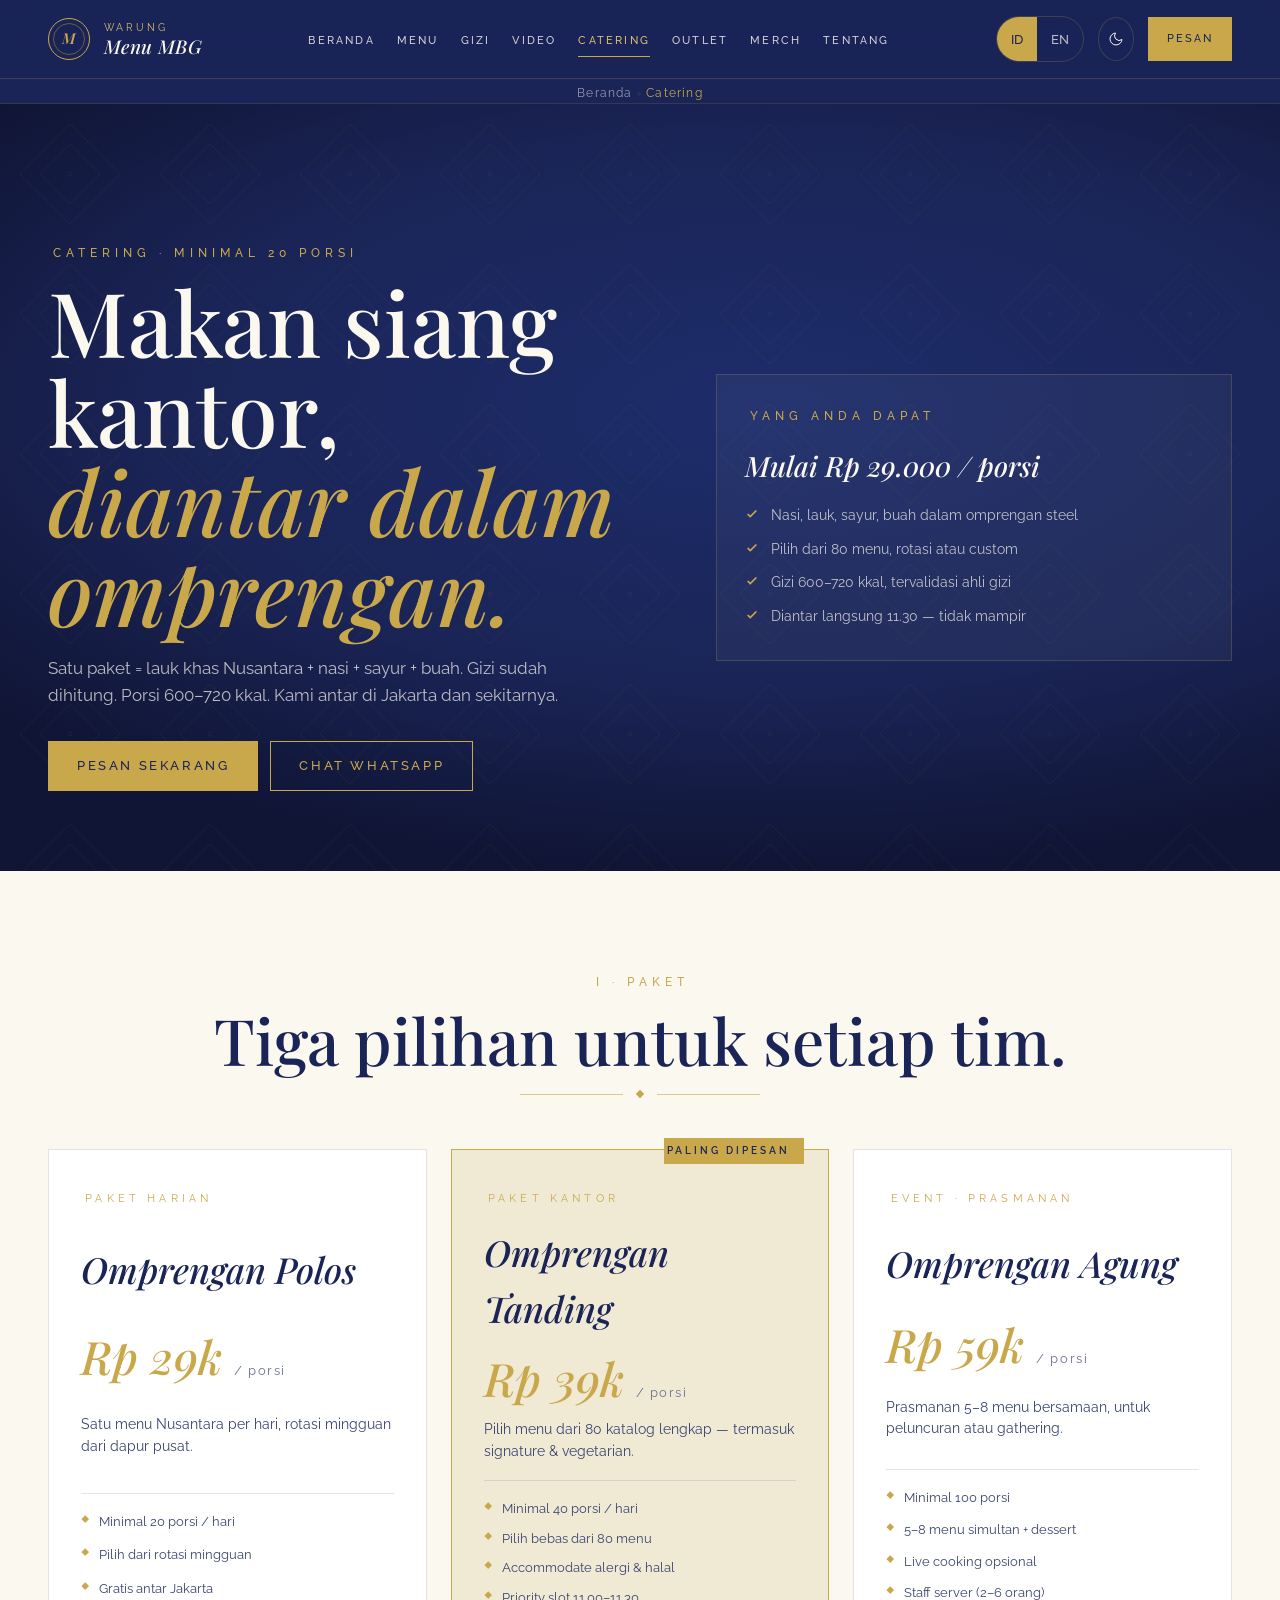
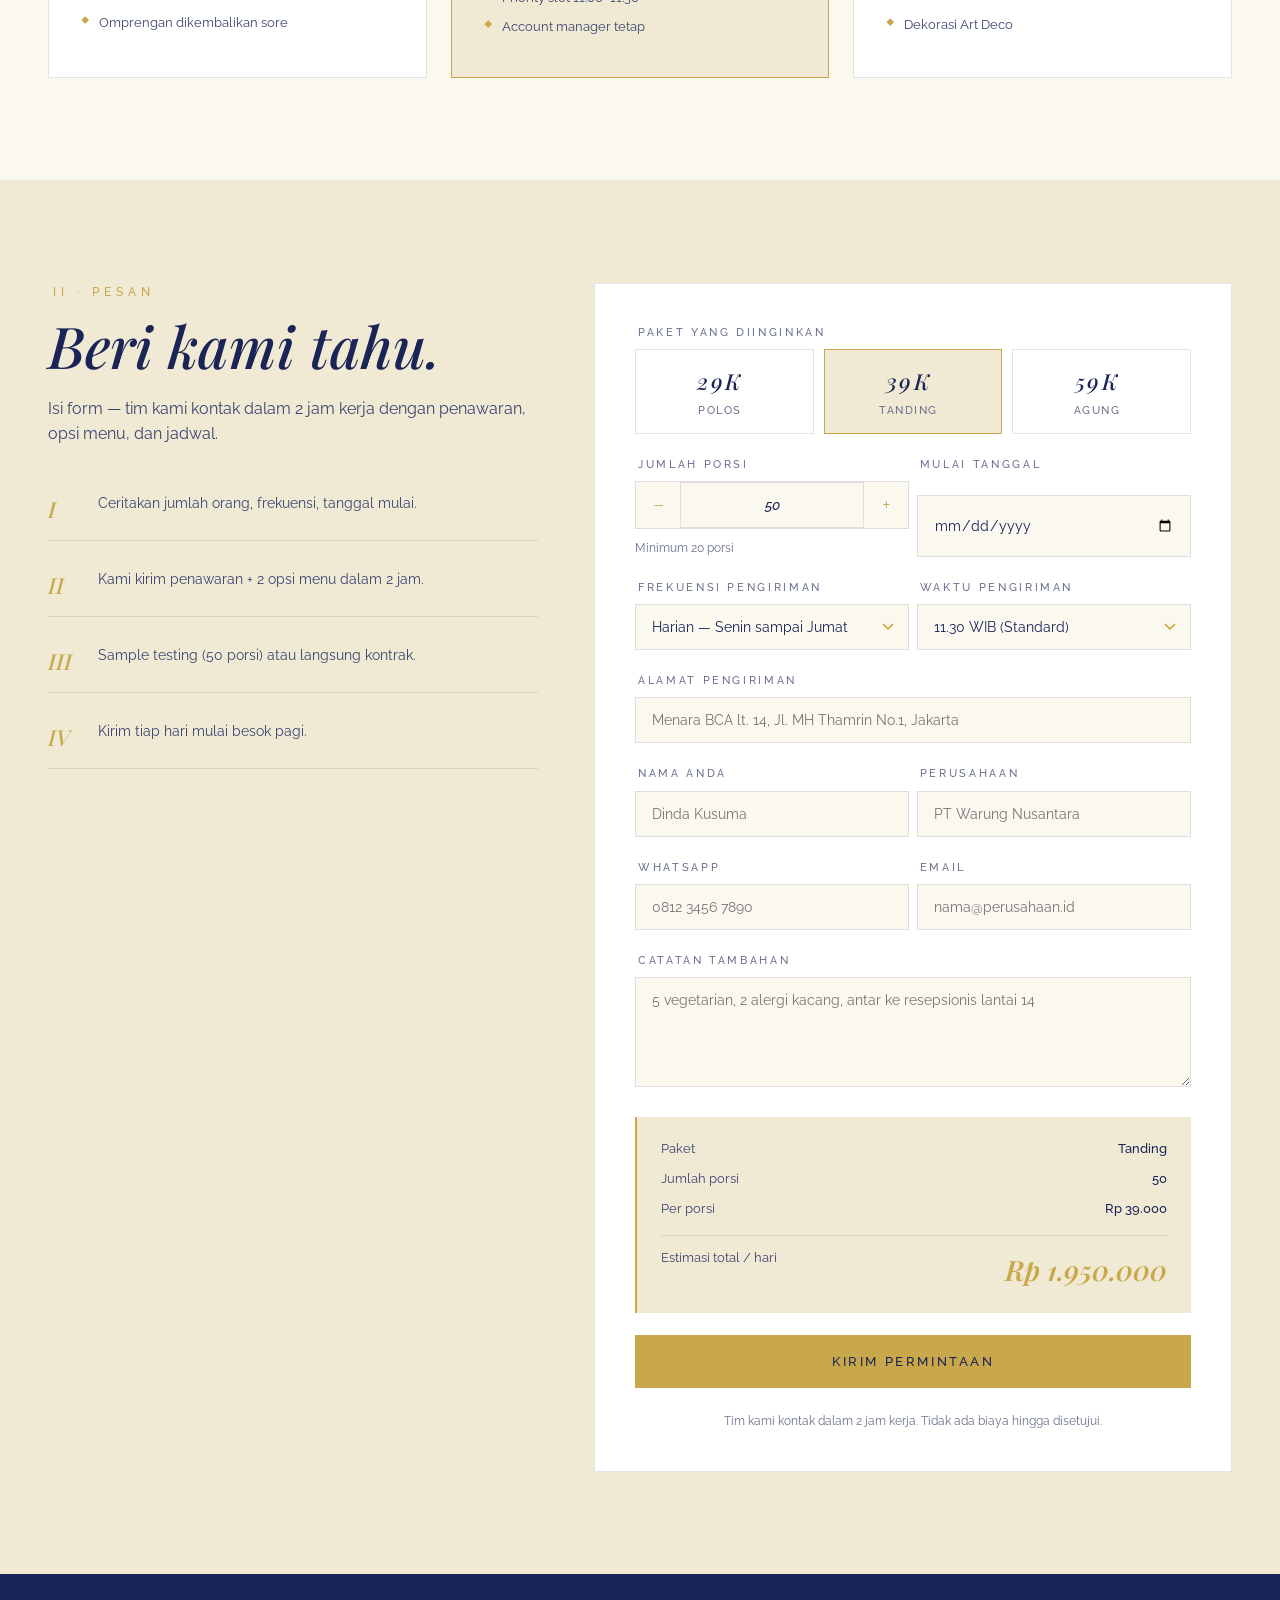
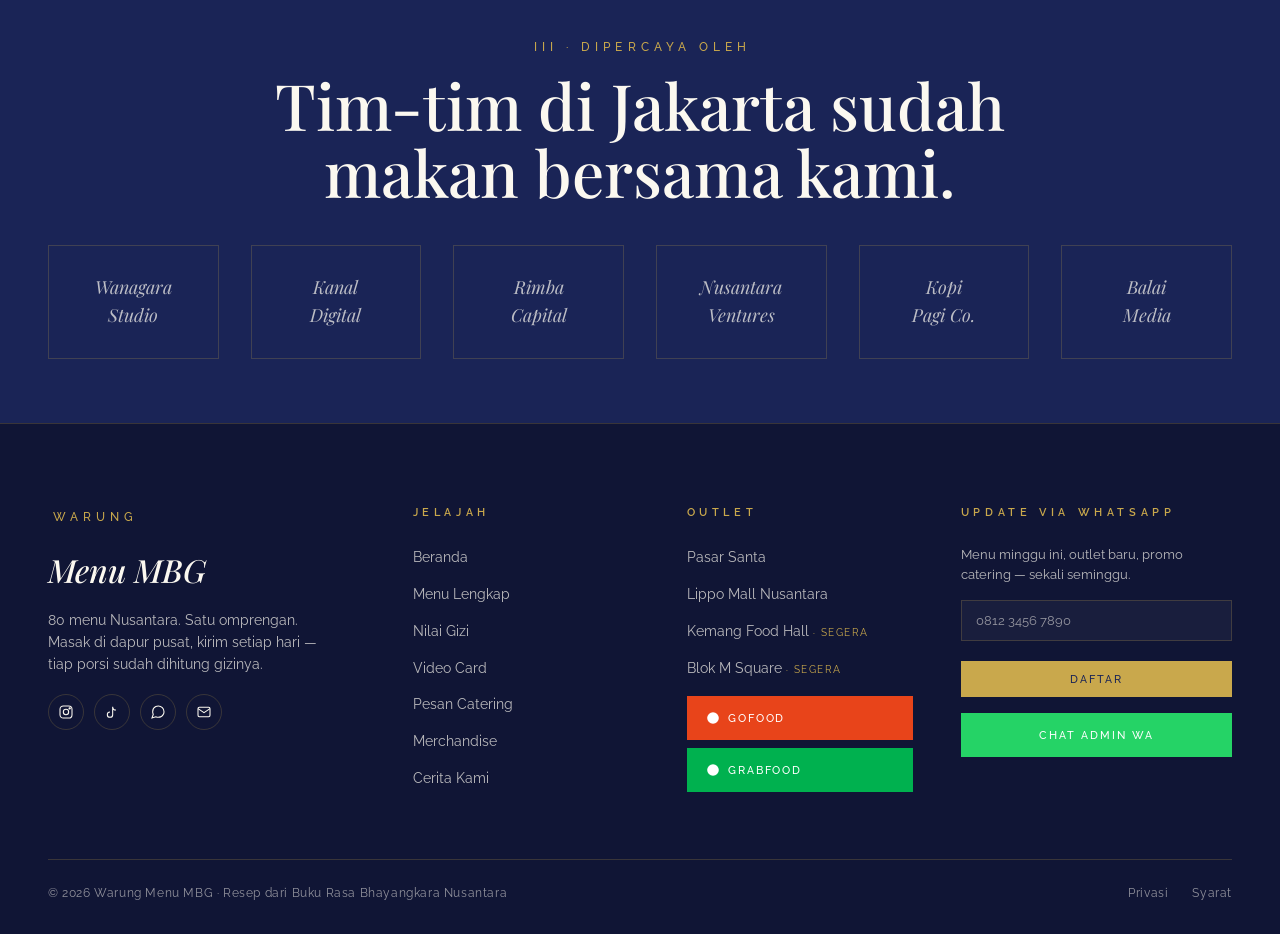
==== catering.html @ ce43b8f6 "gas" ====
<!doctype html>
<html lang="id" data-theme="light">
<head>
<meta charset="utf-8" />
<meta name="viewport" content="width=device-width, initial-scale=1" />
<title>Catering · Warung Menu MBG</title>
<meta name="description" content="Catering harian & event dari Warung Menu MBG — 80 menu Nusantara dalam omprengan baja 5-sekat. Mulai 20 porsi, gratis antar Jakarta, gizi sudah dihitung." />
<meta property="og:title" content="Catering · Warung Menu MBG" />
<meta property="og:description" content="Makan siang kantor dari Rp 29.000/porsi. Diantar setiap hari dalam omprengan baja ikonik — dari dapur pusat ke meja tim Anda." />
<meta property="og:url" content="https://warungmenumbg.id/catering.html" />
<meta property="og:type" content="website" />
<meta property="og:image" content="assets/og-image.jpg" />
<link rel="manifest" href="manifest.json" />
<link rel="preconnect" href="https://fonts.googleapis.com">
<link rel="preconnect" href="https://fonts.gstatic.com" crossorigin>
<link href="https://fonts.googleapis.com/css2?family=Playfair+Display:ital,wght@0,400;0,600;0,700;1,400&family=Cormorant+Garamond:ital,wght@0,400;0,500;0,600;1,400;1,500;1,600&family=Raleway:wght@300;400;500;600;700&family=Inter:wght@400;500;600&display=swap" rel="stylesheet">
<link rel="stylesheet" href="assets/shared.css" />
<style>
.c-hero { padding: 140px 0 80px; background: radial-gradient(ellipse 80% 60% at 60% 40%, var(--navy-mid) 0%, var(--navy) 60%, var(--navy-deep) 100%); color: var(--cream); position: relative; overflow: hidden; }
.c-hero::before { content:''; position:absolute; inset:0; opacity:0.22; background-image: url("data:image/svg+xml;utf8,<svg xmlns='http://www.w3.org/2000/svg' width='140' height='140' viewBox='0 0 140 140'><g fill='none' stroke='%23C8A227' stroke-width='0.5' opacity='0.6'><path d='M70 20 L120 70 L70 120 L20 70 Z'/><path d='M70 40 L100 70 L70 100 L40 70 Z'/><circle cx='70' cy='70' r='2'/></g></svg>"); background-size: 140px; }
.c-hero__inner { position: relative; z-index: 1; display: grid; grid-template-columns: 1.2fr 1fr; gap: 48px; align-items: center; }
@media (max-width: 900px) { .c-hero__inner { grid-template-columns: 1fr; } }
.c-hero h1 { font-family: var(--font-serif); font-weight: 500; font-size: clamp(48px, 7vw, 96px); line-height: 1; margin: 14px 0 20px; color: var(--cream); }
.c-hero h1 em { font-style: italic; color: var(--gold); }
.c-hero__side { background: rgba(248, 244, 232, 0.04); border: 1px solid var(--gold-hair); padding: 32px 28px; display: grid; gap: 18px; }
.c-hero__side h3 { font-family: var(--font-serif); font-style: italic; font-size: 28px; color: var(--cream); margin:0; font-weight: 500; }
.c-hero__side ul { list-style:none; padding: 0; margin: 0; display: grid; gap: 12px; }
.c-hero__side li { display: flex; gap: 12px; align-items: start; color: var(--cream-soft); font-size: 14px; line-height: 1.55; }
.c-hero__side li svg { color: var(--gold); flex-shrink: 0; margin-top: 2px; }
.tiers { background: var(--bg); padding: var(--section-py) 0; }
.tiers__grid { display: grid; grid-template-columns: repeat(3, 1fr); gap: 24px; margin-top: 48px; }
@media (max-width: 900px) { .tiers__grid { grid-template-columns: 1fr; } }
.tier { background: var(--surface); border: 1px solid var(--rule); padding: 40px 32px; display: grid; gap: 18px; position: relative; transition: transform 0.3s, border-color 0.3s; }
.tier--pop { border-color: var(--gold); background: var(--bg-alt); }
.tier--pop::before { content: 'Paling Dipesan'; position: absolute; top: -12px; right: 24px; padding: 5px 14px; background: var(--gold); color: var(--navy); font-size: 10px; letter-spacing: 0.3em; text-transform: uppercase; font-weight: 600; padding-left: 0.3em; }
.tier:hover { transform: translateY(-6px); border-color: var(--gold); }
.tier__label { font-size: 11px; letter-spacing: 0.38em; text-transform: uppercase; color: var(--gold); padding-left: 0.38em; }
.tier h3 { font-family: var(--font-serif); font-style: italic; font-size: 36px; margin: 0; color: var(--ink); font-weight: 500; }
.tier__price { font-family: var(--font-serif); font-style: italic; font-weight: 500; color: var(--gold); font-size: 46px; line-height: 1; }
.tier__price small { font-family: var(--font-sans); font-style: normal; font-size: 13px; color: var(--ink-mute); letter-spacing: 0.12em; font-weight: 400; }
.tier p { color: var(--ink-soft); font-size: 14px; line-height: 1.55; margin: 0; }
.tier ul { list-style: none; padding: 0; margin: 0; display: grid; gap: 10px; border-top: 1px solid var(--rule); padding-top: 18px; }
.tier li { display: flex; gap: 10px; font-size: 13px; color: var(--ink-soft); line-height: 1.5; }
.tier li::before { content: '◆'; color: var(--gold); font-size: 8px; line-height: 1.8; flex-shrink: 0; }
.form-sec { background: var(--bg-alt); padding: var(--section-py) 0; }
.form-sec__grid { display: grid; grid-template-columns: 1fr 1.3fr; gap: 56px; }
@media (max-width: 900px) { .form-sec__grid { grid-template-columns: 1fr; } }
.form-sec__intro h2 { font-family: var(--font-serif); font-style: italic; font-size: clamp(36px, 4.5vw, 60px); font-weight: 500; line-height: 1.05; margin: 14px 0 20px; color: var(--ink); }
.form-sec__list { display: grid; gap: 14px; margin-top: 32px; }
.form-sec__row { display: grid; grid-template-columns: 36px 1fr; gap: 14px; padding: 14px 0; border-bottom: 1px solid var(--rule); font-size: 14px; color: var(--ink-soft); line-height: 1.5; }
.form-sec__row strong { color: var(--gold); font-family: var(--font-serif); font-style: italic; font-size: 22px; font-weight: 500; }
.cform { background: var(--surface); border: 1px solid var(--rule); padding: 40px; }
.cform__grid { display: grid; gap: 22px; }
.field { display: grid; gap: 8px; }
.field--row { grid-template-columns: 1fr 1fr; }
@media (max-width: 560px) { .field--row { grid-template-columns: 1fr; } }
.field label { font-size: 11px; letter-spacing: 0.24em; text-transform: uppercase; color: var(--ink-mute); font-weight: 500; padding-left: 0.24em; }
.field input, .field select, .field textarea { padding: 14px 16px; border: 1px solid var(--rule); background: var(--bg); color: var(--ink); font-size: 14px; transition: border-color 0.2s; width: 100%; font-family: inherit; }
.field input:focus, .field select:focus, .field textarea:focus { outline: none; border-color: var(--gold); }
.field textarea { min-height: 110px; resize: vertical; }
.field select { appearance: none; background: var(--bg) url("data:image/svg+xml;utf8,<svg xmlns='http://www.w3.org/2000/svg' width='12' height='8' viewBox='0 0 12 8'><path d='M1 1l5 5 5-5' fill='none' stroke='%23C8A227' stroke-width='1.5'/></svg>") no-repeat right 14px center; padding-right: 40px; }
.field__hint { font-size: 12px; color: var(--ink-mute); margin-top: 2px; }
.cform__radios { display: grid; grid-template-columns: repeat(3, 1fr); gap: 10px; }
.cform__radio { padding: 14px 12px; border: 1px solid var(--rule); text-align: center; cursor: pointer; transition: all 0.2s; }
.cform__radio input { display: none; }
.cform__radio.is-sel { border-color: var(--gold); background: var(--bg-alt); }
.cform__radio .r-lbl { font-family: var(--font-serif); font-style: italic; font-size: 22px; color: var(--ink); font-weight: 500; }
.cform__radio .r-sub { font-size: 11px; color: var(--ink-mute); letter-spacing: 0.14em; text-transform: uppercase; margin-top: 4px; }
.cform__summary { margin-top: 8px; padding: 22px 24px; background: var(--bg-alt); border-left: 2px solid var(--gold); display: grid; gap: 10px; }
.cform__summary div { display: flex; justify-content: space-between; font-size: 13px; color: var(--ink-soft); }
.cform__summary div span:last-child { color: var(--ink); font-weight: 500; }
.cform__summary .total { border-top: 1px solid var(--rule); padding-top: 12px; margin-top: 6px; }
.cform__summary .total span:last-child { font-family: var(--font-serif); font-style: italic; font-size: 28px; color: var(--gold); font-weight: 600; }
.csuccess { text-align: center; padding: 64px 40px; background: var(--surface); border: 1px solid var(--gold); display: none; }
.csuccess.is-on { display: grid; place-items: center; gap: 16px; }
.csuccess__icon { width: 96px; height: 96px; border-radius: 50%; border: 2px solid var(--gold); display: grid; place-items: center; margin: 0 auto; color: var(--gold); }
.csuccess h3 { font-family: var(--font-serif); font-style: italic; font-size: 42px; font-weight: 500; margin: 0; color: var(--ink); }
.csuccess p { color: var(--ink-soft); max-width: 44ch; margin: 0 auto; line-height: 1.6; }
.csuccess__ref { font-family: var(--font-serif); font-style: italic; color: var(--gold); font-size: 22px; padding: 10px 24px; background: var(--bg-alt); border: 1px solid var(--gold-hair); letter-spacing: 0.1em; }
.partners { background: var(--navy); color: var(--cream); padding: 64px 0; }
.partners__grid { display: grid; grid-template-columns: repeat(6, 1fr); gap: 32px; align-items: center; margin-top: 40px; }
@media (max-width: 900px) { .partners__grid { grid-template-columns: repeat(3, 1fr); } }
@media (max-width: 500px) { .partners__grid { grid-template-columns: repeat(2, 1fr); } }
.partner { aspect-ratio: 3/2; border: 1px solid var(--gold-hair); display: grid; place-items: center; color: var(--cream-soft); transition: border-color 0.2s; font-family: var(--font-serif); font-style: italic; font-size: 18px; text-align: center; padding: 10px; }
.partner:hover { border-color: var(--gold); color: var(--gold-light); }

/* ── Stepper ─────────────────────────────────────── */
.stepper { display: flex; align-items: center; border: 1px solid var(--rule); background: var(--bg); }
.stepper__btn { width: 44px; height: 44px; display: flex; align-items: center; justify-content: center; color: var(--gold); font-size: 1.3rem; font-weight: 300; flex-shrink: 0; transition: background .15s; }
.stepper__btn:hover { background: var(--bg-alt); }
.stepper__input { flex: 1; border: none; background: transparent; color: var(--ink); text-align: center; font-size: 1rem; font-family: var(--font-serif); font-style: italic; font-size: 1.1rem; padding: 0; min-width: 0; -moz-appearance: textfield; }
.stepper__input::-webkit-outer-spin-button, .stepper__input::-webkit-inner-spin-button { appearance: none; }
.stepper__input:focus { outline: none; }

/* ── Field error ─────────────────────────────────── */
.field__err { font-size: 11px; color: #E8441A; margin-top: 4px; display: none; }
.field.has-err input, .field.has-err select, .field.has-err textarea { border-color: #E8441A; }
.field.has-err .field__err { display: block; }
</style>
</head>
<body data-screen-label="Catering">
<div id="nav-slot"></div>

<!-- Breadcrumb -->
<div class="breadcrumb" style="background:var(--navy);border-bottom:1px solid rgba(201,168,76,.15)">
  <div class="container">
    <nav aria-label="Breadcrumb">
      <a href="index.html" style="color:rgba(251,248,240,.55)" data-id="Beranda" data-en="Home">Beranda</a>
      <span class="breadcrumb__sep" style="color:rgba(201,168,76,.5)">›</span>
      <span class="breadcrumb__current" style="color:var(--gold)" data-id="Catering" data-en="Catering">Catering</span>
    </nav>
  </div>
</div>

<header class="c-hero" data-screen-label="CateringHeader">
  <div class="container c-hero__inner">
    <div>
      <div class="eyebrow" style="color:var(--gold)" data-id="Catering · Minimal 20 porsi" data-en="Catering · From 20 portions">Catering · Minimal 20 porsi</div>
      <h1><span data-id="Makan siang kantor," data-en="Office lunches,">Makan siang kantor,</span><br/><em data-id="diantar dalam omprengan." data-en="delivered in steel trays.">diantar dalam omprengan.</em></h1>
      <p style="color:var(--cream-soft); max-width: 52ch; font-size: 17px; line-height: 1.6" data-id="Satu paket = lauk khas Nusantara + nasi + sayur + buah. Gizi sudah dihitung. Porsi 600–720 kkal. Kami antar di Jakarta dan sekitarnya." data-en="One package = Nusantara main + rice + vegetable + fruit. 600–720 kcal per portion. We deliver across Jakarta.">Satu paket = lauk khas Nusantara + nasi + sayur + buah. Gizi sudah dihitung. Porsi 600–720 kkal. Kami antar di Jakarta dan sekitarnya.</p>
      <div style="display:flex;gap:12px;margin-top:32px;flex-wrap:wrap">
        <a href="#order" class="btn btn--gold" data-id="Pesan Sekarang" data-en="Order Now">Pesan Sekarang</a>
        <a href="#" class="btn btn--outline" data-id="Chat WhatsApp" data-en="Chat on WhatsApp">Chat WhatsApp</a>
      </div>
    </div>
    <div class="c-hero__side">
      <div class="eyebrow" style="color:var(--gold)" data-id="Yang Anda dapat" data-en="What you get">Yang Anda dapat</div>
      <h3 data-id="Mulai Rp 29.000 / porsi" data-en="From IDR 29K per portion">Mulai Rp 29.000 / porsi</h3>
      <ul>
        <li><svg width="14" height="14" viewBox="0 0 16 16" fill="none" stroke="currentColor" stroke-width="2"><path d="M3 8l3 3 7-7"/></svg><span data-id="Nasi, lauk, sayur, buah dalam omprengan steel" data-en="Rice, main, veg, fruit in steel tray">Nasi, lauk, sayur, buah dalam omprengan steel</span></li>
        <li><svg width="14" height="14" viewBox="0 0 16 16" fill="none" stroke="currentColor" stroke-width="2"><path d="M3 8l3 3 7-7"/></svg><span data-id="Pilih dari 80 menu, rotasi atau custom" data-en="Pick from 80 menus, rotation or custom">Pilih dari 80 menu, rotasi atau custom</span></li>
        <li><svg width="14" height="14" viewBox="0 0 16 16" fill="none" stroke="currentColor" stroke-width="2"><path d="M3 8l3 3 7-7"/></svg><span data-id="Gizi 600–720 kkal, tervalidasi ahli gizi" data-en="600–720 kcal, nutritionist-verified">Gizi 600–720 kkal, tervalidasi ahli gizi</span></li>
        <li><svg width="14" height="14" viewBox="0 0 16 16" fill="none" stroke="currentColor" stroke-width="2"><path d="M3 8l3 3 7-7"/></svg><span data-id="Diantar langsung 11.30 — tidak mampir" data-en="Direct delivery by 11:30">Diantar langsung 11.30 — tidak mampir</span></li>
      </ul>
    </div>
  </div>
</header>

<section class="tiers">
  <div class="container">
    <div style="text-align:center" class="reveal">
      <div class="eyebrow" data-id="I · Paket" data-en="I · Packages">I · Paket</div>
      <h2 class="h-xl" style="margin:14px 0" data-id="Tiga pilihan untuk setiap tim." data-en="Three tiers for every team.">Tiga pilihan untuk setiap tim.</h2>
      <div class="gold-divider gold-divider--center"><span class="dot"></span></div>
    </div>
    <div class="tiers__grid">
      <div class="tier reveal">
        <div class="tier__label">Paket Harian</div>
        <h3 data-id="Omprengan Polos" data-en="Classic Tray">Omprengan Polos</h3>
        <div class="tier__price">Rp 29k <small>/ porsi</small></div>
        <p data-id="Satu menu Nusantara per hari, rotasi mingguan dari dapur pusat." data-en="One Nusantara menu per day, weekly rotation.">Satu menu Nusantara per hari, rotasi mingguan dari dapur pusat.</p>
        <ul>
          <li data-id="Minimal 20 porsi / hari" data-en="Min 20 portions / day">Minimal 20 porsi / hari</li>
          <li data-id="Pilih dari rotasi mingguan" data-en="Weekly rotation menu">Pilih dari rotasi mingguan</li>
          <li data-id="Gratis antar Jakarta" data-en="Free delivery Jakarta">Gratis antar Jakarta</li>
          <li data-id="Omprengan dikembalikan sore" data-en="Trays picked up in evening">Omprengan dikembalikan sore</li>
        </ul>
      </div>
      <div class="tier tier--pop reveal">
        <div class="tier__label">Paket Kantor</div>
        <h3 data-id="Omprengan Tanding" data-en="Signature Tray">Omprengan Tanding</h3>
        <div class="tier__price">Rp 39k <small>/ porsi</small></div>
        <p data-id="Pilih menu dari 80 katalog lengkap — termasuk signature & vegetarian." data-en="Full 80-menu catalog — signatures & vegetarian.">Pilih menu dari 80 katalog lengkap — termasuk signature & vegetarian.</p>
        <ul>
          <li data-id="Minimal 40 porsi / hari" data-en="Min 40 portions / day">Minimal 40 porsi / hari</li>
          <li data-id="Pilih bebas dari 80 menu" data-en="Free pick from 80 menus">Pilih bebas dari 80 menu</li>
          <li data-id="Accommodate alergi & halal" data-en="Allergy & halal aware">Accommodate alergi & halal</li>
          <li data-id="Priority slot 11.00–11.30" data-en="Priority slot 11:00–11:30">Priority slot 11.00–11.30</li>
          <li data-id="Account manager tetap" data-en="Dedicated account manager">Account manager tetap</li>
        </ul>
      </div>
      <div class="tier reveal">
        <div class="tier__label">Event · Prasmanan</div>
        <h3 data-id="Omprengan Agung" data-en="Grand Tray">Omprengan Agung</h3>
        <div class="tier__price">Rp 59k <small>/ porsi</small></div>
        <p data-id="Prasmanan 5–8 menu bersamaan, untuk peluncuran atau gathering." data-en="Buffet-style, 5–8 menus, launches & gatherings.">Prasmanan 5–8 menu bersamaan, untuk peluncuran atau gathering.</p>
        <ul>
          <li data-id="Minimal 100 porsi" data-en="Min 100 portions">Minimal 100 porsi</li>
          <li data-id="5–8 menu simultan + dessert" data-en="5–8 menus + dessert">5–8 menu simultan + dessert</li>
          <li data-id="Live cooking opsional" data-en="Live cooking optional">Live cooking opsional</li>
          <li data-id="Staff server (2–6 orang)" data-en="Staff server (2–6)">Staff server (2–6 orang)</li>
          <li data-id="Dekorasi Art Deco" data-en="Art Deco decor">Dekorasi Art Deco</li>
        </ul>
      </div>
    </div>
  </div>
</section>

<section id="order" class="form-sec">
  <div class="container form-sec__grid">
    <div class="form-sec__intro reveal">
      <div class="eyebrow" data-id="II · Pesan" data-en="II · Order">II · Pesan</div>
      <h2 data-id="Beri kami tahu." data-en="Tell us.">Beri kami tahu.</h2>
      <p class="lede" data-id="Isi form — tim kami kontak dalam 2 jam kerja dengan penawaran, opsi menu, dan jadwal." data-en="Fill the form — we'll reach out within 2 working hours with proposal, menu options, schedule.">Isi form — tim kami kontak dalam 2 jam kerja dengan penawaran, opsi menu, dan jadwal.</p>
      <div class="form-sec__list">
        <div class="form-sec__row"><strong>I</strong><span data-id="Ceritakan jumlah orang, frekuensi, tanggal mulai." data-en="Share head count, frequency, start date.">Ceritakan jumlah orang, frekuensi, tanggal mulai.</span></div>
        <div class="form-sec__row"><strong>II</strong><span data-id="Kami kirim penawaran + 2 opsi menu dalam 2 jam." data-en="We send proposal + 2 menu options within 2 hours.">Kami kirim penawaran + 2 opsi menu dalam 2 jam.</span></div>
        <div class="form-sec__row"><strong>III</strong><span data-id="Sample testing (50 porsi) atau langsung kontrak." data-en="Sample test (50 portions) or straight to contract.">Sample testing (50 porsi) atau langsung kontrak.</span></div>
        <div class="form-sec__row"><strong>IV</strong><span data-id="Kirim tiap hari mulai besok pagi." data-en="Daily delivery starting tomorrow.">Kirim tiap hari mulai besok pagi.</span></div>
      </div>
    </div>

    <form class="cform" id="cform">
      <div class="cform__grid" id="formFields">
        <div class="field">
          <label data-id="Paket yang diinginkan" data-en="Package">Paket yang diinginkan</label>
          <div class="cform__radios">
            <label class="cform__radio"><input type="radio" name="pkg" value="polos"/><div class="r-lbl">29k</div><div class="r-sub" data-id="Polos" data-en="Classic">Polos</div></label>
            <label class="cform__radio is-sel"><input type="radio" name="pkg" value="tanding" checked/><div class="r-lbl">39k</div><div class="r-sub" data-id="Tanding" data-en="Signature">Tanding</div></label>
            <label class="cform__radio"><input type="radio" name="pkg" value="agung"/><div class="r-lbl">59k</div><div class="r-sub" data-id="Agung" data-en="Grand">Agung</div></label>
          </div>
        </div>
        <div class="field field--row">
          <div class="field">
            <label data-id="Jumlah porsi" data-en="Portions">Jumlah porsi</label>
            <div class="stepper">
              <button type="button" class="stepper__btn" id="btnMinus" aria-label="Kurang">−</button>
              <input id="portions" class="stepper__input" type="number" min="20" max="2000" value="50" inputmode="numeric" />
              <button type="button" class="stepper__btn" id="btnPlus" aria-label="Tambah">+</button>
            </div>
            <div class="field__hint" data-id="Minimum 20 porsi" data-en="Minimum 20 portions">Minimum 20 porsi</div>
            <div class="field__err" id="err-portions" data-id="Minimal 20 porsi" data-en="Minimum 20 portions">Minimal 20 porsi</div>
          </div>
          <div class="field">
            <label data-id="Mulai tanggal" data-en="Start date">Mulai tanggal</label>
            <input id="startDate" type="date"/>
            <div class="field__err" id="err-date" data-id="Masukkan tanggal mulai" data-en="Please enter a start date">Masukkan tanggal mulai</div>
          </div>
        </div>
        <div class="field field--row">
          <div class="field">
            <label data-id="Frekuensi pengiriman" data-en="Frequency">Frekuensi pengiriman</label>
            <select id="frequency">
              <option value="1x" data-id="Sekali — event tunggal" data-en="One-time event">Sekali — event tunggal</option>
              <option value="5x" selected data-id="Harian — Senin sampai Jumat" data-en="Daily — Mon to Fri">Harian — Senin sampai Jumat</option>
              <option value="3x" data-id="3x seminggu" data-en="3x per week">3x seminggu</option>
              <option value="2x" data-id="2x seminggu" data-en="2x per week">2x seminggu</option>
              <option value="1xw" data-id="Mingguan" data-en="Weekly">Mingguan</option>
            </select>
          </div>
          <div class="field">
            <label data-id="Waktu pengiriman" data-en="Delivery time">Waktu pengiriman</label>
            <select id="deliveryTime">
              <option value="1100" data-id="11.00 WIB (Priority)" data-en="11:00 WIB (Priority)">11.00 WIB (Priority)</option>
              <option value="1130" selected data-id="11.30 WIB (Standard)" data-en="11:30 WIB (Standard)">11.30 WIB (Standard)</option>
              <option value="1200" data-id="12.00 WIB" data-en="12:00 WIB">12.00 WIB</option>
              <option value="1300" data-id="13.00 WIB" data-en="13:00 WIB">13.00 WIB</option>
            </select>
          </div>
        </div>
        <div class="field">
          <label data-id="Alamat pengiriman" data-en="Delivery address">Alamat pengiriman</label>
          <input id="address" type="text" placeholder="Menara BCA lt. 14, Jl. MH Thamrin No.1, Jakarta" />
          <div class="field__err" id="err-address" data-id="Masukkan alamat pengiriman" data-en="Please enter delivery address">Masukkan alamat pengiriman</div>
        </div>
        <div class="field field--row">
          <div class="field">
            <label data-id="Nama Anda" data-en="Your name">Nama Anda</label>
            <input id="contactName" type="text" placeholder="Dinda Kusuma"/>
            <div class="field__err" id="err-name" data-id="Masukkan nama Anda" data-en="Please enter your name">Masukkan nama Anda</div>
          </div>
          <div class="field"><label data-id="Perusahaan" data-en="Company">Perusahaan</label><input type="text" placeholder="PT Warung Nusantara"/></div>
        </div>
        <div class="field field--row">
          <div class="field">
            <label>WhatsApp</label>
            <input id="contactWa" type="tel" placeholder="0812 3456 7890"/>
            <div class="field__err" id="err-wa" data-id="Masukkan nomor WhatsApp" data-en="Please enter your WhatsApp number">Masukkan nomor WhatsApp</div>
          </div>
          <div class="field">
            <label>Email</label>
            <input id="contactEmail" type="email" placeholder="nama@perusahaan.id"/>
            <div class="field__err" id="err-email" data-id="Format email tidak valid" data-en="Invalid email format">Format email tidak valid</div>
          </div>
        </div>
        <div class="field">
          <label data-id="Catatan tambahan" data-en="Notes">Catatan tambahan</label>
          <textarea placeholder="5 vegetarian, 2 alergi kacang, antar ke resepsionis lantai 14"></textarea>
        </div>
        <div class="cform__summary">
          <div><span data-id="Paket" data-en="Package">Paket</span><span id="sPkg">Tanding</span></div>
          <div><span data-id="Jumlah porsi" data-en="Portions">Jumlah porsi</span><span id="sPort">50</span></div>
          <div><span data-id="Per porsi" data-en="Per portion">Per porsi</span><span id="sPerP">Rp 39.000</span></div>
          <div class="total"><span data-id="Estimasi total / hari" data-en="Est. total / day">Estimasi total / hari</span><span id="sTotal">Rp 1.950.000</span></div>
        </div>
        <button type="submit" class="btn btn--gold" style="width:100%;padding:18px" data-id="Kirim Permintaan" data-en="Submit Request">Kirim Permintaan</button>
        <div class="field__hint" style="text-align:center" data-id="Tim kami kontak dalam 2 jam kerja. Tidak ada biaya hingga disetujui." data-en="We reach out within 2 hours. No fees until approved.">Tim kami kontak dalam 2 jam kerja. Tidak ada biaya hingga disetujui.</div>
      </div>
      <div class="csuccess" id="success">
        <div class="csuccess__icon"><svg width="40" height="40" viewBox="0 0 40 40" fill="none" stroke="currentColor" stroke-width="2"><path d="M10 20l7 7 13-14"/></svg></div>
        <h3 data-id="Terima kasih." data-en="Thank you.">Terima kasih.</h3>
        <p data-id="Permintaan Anda sudah kami terima. Tim catering menghubungi lewat WhatsApp dalam 2 jam kerja." data-en="We received your request. Our team will reach out via WhatsApp within 2 working hours.">Permintaan Anda sudah kami terima. Tim catering menghubungi lewat WhatsApp dalam 2 jam kerja.</p>
        <div class="csuccess__ref" id="refNo">REF · WMBG-0000</div>
        <div style="display:flex;gap:10px;flex-wrap:wrap;justify-content:center;margin-top:16px">
          <a href="index.html" class="btn btn--ghost btn--small" data-id="Kembali ke Beranda" data-en="Back to Home">Kembali ke Beranda</a>
          <a href="menu.html" class="btn btn--gold btn--small" data-id="Jelajah 80 Menu" data-en="Browse 80 Menus">Jelajah 80 Menu</a>
        </div>
      </div>
    </form>
  </div>
</section>
<script src="assets/data.js"></script>

<section class="partners">
  <div class="container">
    <div style="text-align:center">
      <div class="eyebrow" style="color:var(--gold)" data-id="III · Dipercaya oleh" data-en="III · Trusted by">III · Dipercaya oleh</div>
      <h2 class="h-xl" style="color:var(--cream);margin:14px 0" data-id="Tim-tim di Jakarta sudah makan bersama kami." data-en="Jakarta teams already eat with us.">Tim-tim di Jakarta sudah makan bersama kami.</h2>
    </div>
    <div class="partners__grid">
      <div class="partner">Wanagara<br/>Studio</div>
      <div class="partner">Kanal<br/>Digital</div>
      <div class="partner">Rimba<br/>Capital</div>
      <div class="partner">Nusantara<br/>Ventures</div>
      <div class="partner">Kopi<br/>Pagi Co.</div>
      <div class="partner">Balai<br/>Media</div>
    </div>
  </div>
</section>

<div id="footer-slot"></div>

<script src="assets/shared.js"></script>
<script>
window.mountLayout();

// Dynamic WA link
if (window.MBG_WA) {
  document.querySelectorAll('a[href*="wa.me"]').forEach(a => {
    if (!a.href.includes('text=')) a.href = window.waLink(window.MBG_WA.cateringMsg);
  });
}

// Set minimum date to tomorrow
const startDateInput = document.getElementById('startDate');
if (startDateInput) {
  const tomorrow = new Date(); tomorrow.setDate(tomorrow.getDate() + 1);
  startDateInput.min = tomorrow.toISOString().split('T')[0];
}

// Stepper logic
const portionsInput = document.getElementById('portions');
const btnMinus = document.getElementById('btnMinus');
const btnPlus = document.getElementById('btnPlus');
if (btnMinus && btnPlus && portionsInput) {
  btnMinus.addEventListener('click', () => {
    const v = Math.max(20, (parseInt(portionsInput.value) || 20) - 10);
    portionsInput.value = v; updateSummary();
  });
  btnPlus.addEventListener('click', () => {
    const v = Math.min(2000, (parseInt(portionsInput.value) || 20) + 10);
    portionsInput.value = v; updateSummary();
  });
  portionsInput.addEventListener('input', updateSummary);
}

const fmt = (n) => 'Rp ' + n.toLocaleString('id-ID');
const pkgMap = { polos: 29000, tanding: 39000, agung: 59000 };
const pkgLabels = { polos: 'Polos', tanding: 'Tanding', agung: 'Agung' };
function updateSummary() {
  const picked = document.querySelector('input[name="pkg"]:checked').value;
  const price = pkgMap[picked];
  const port = Math.max(20, parseInt(document.getElementById('portions').value) || 20);
  document.getElementById('sPkg').textContent = pkgLabels[picked];
  document.getElementById('sPort').textContent = port;
  document.getElementById('sPerP').textContent = fmt(price);
  document.getElementById('sTotal').textContent = fmt(price * port);
}
document.querySelectorAll('.cform__radio').forEach(r => {
  r.addEventListener('click', () => {
    document.querySelectorAll('.cform__radio').forEach(x => x.classList.remove('is-sel'));
    r.classList.add('is-sel');
    setTimeout(updateSummary, 10);
  });
});
document.getElementById('portions').addEventListener('input', updateSummary);
updateSummary();
// Client-side validation
function validateField(inputId, errId, checkFn) {
  const input = document.getElementById(inputId);
  const err = document.getElementById(errId);
  if (!input || !err) return true;
  const field = input.closest('.field');
  const ok = checkFn(input.value.trim());
  if (field) field.classList.toggle('has-err', !ok);
  return ok;
}
function validateAll() {
  const portVal = parseInt(document.getElementById('portions')?.value) || 0;
  const emailVal = document.getElementById('contactEmail')?.value?.trim() || '';
  const waVal = document.getElementById('contactWa')?.value?.trim() || '';

  const r1 = validateField('portions', 'err-portions', () => portVal >= 20);
  const r2 = validateField('startDate', 'err-date', v => v.length > 0);
  const r3 = validateField('address', 'err-address', v => v.length >= 8);
  const r4 = validateField('contactName', 'err-name', v => v.length >= 2);
  const r5 = validateField('contactWa', 'err-wa', v => /^[\d\s+\-]{8,}$/.test(v));
  const r6 = validateField('contactEmail', 'err-email', v => v === '' || /^[^\s@]+@[^\s@]+\.[^\s@]+$/.test(v));
  return r1 && r2 && r3 && r4 && r5 && r6;
}

// Remove error on input
['portions','startDate','address','contactName','contactWa','contactEmail'].forEach(id => {
  const el = document.getElementById(id);
  if (el) el.addEventListener('input', () => el.closest('.field')?.classList.remove('has-err'));
});

document.getElementById('cform').addEventListener('submit', (e) => {
  e.preventDefault();
  if (!validateAll()) {
    const firstErr = document.querySelector('.field.has-err input, .field.has-err select');
    if (firstErr) firstErr.scrollIntoView({ behavior: 'smooth', block: 'center' });
    return;
  }
  document.getElementById('formFields').style.display = 'none';
  const ref = 'WMBG-' + String(Math.floor(Math.random() * 10000)).padStart(4, '0');
  document.getElementById('refNo').textContent = 'REF · ' + ref;
  document.getElementById('success').classList.add('is-on');
  window.scrollTo({ top: document.getElementById('order').offsetTop - 80, behavior: 'smooth' });
});
</script>
</body>
</html>
---- assets/shared.css ----
/* ═══════════════════════════════════════════════════════════════════════
   Warung Menu MBG — Shared design tokens & base styles
   Art Deco · Navy + Gold + Cream
   ═══════════════════════════════════════════════════════════════════════ */

:root {
  /* ── Navy Bhayangkara palette ── */
  --navy:       #1A2456;
  --navy-deep:  #101535;
  --navy-mid:   #1d2d6b;
  --navy-ink:   #090f24;

  /* ── Emas Nusantara palette ── */
  --gold:       #C9A84C;
  --gold-light: #ddbf6e;
  --gold-dim:   rgba(201, 168, 76, 0.35);
  --gold-hair:  rgba(201, 168, 76, 0.22);

  /* ── Krem Hangat palette ── */
  --cream:      #FBF8F0;
  --cream-dim:  #ede7d3;
  --cream-soft: rgba(251, 248, 240, 0.72);
  --cream-mute: rgba(251, 248, 240, 0.55);

  /* ── Baja Perak (secondary) ── */
  --silver:     #8FA0AE;
  --silver-dim: rgba(143, 160, 174, 0.25);

  /* ── Merah MBG (promo / alert) ── */
  --red:        #E8441A;
  --red-light:  #f06040;

  --white: #ffffff;
  --shadow: 0 8px 32px rgba(0, 0, 0, 0.25);

  /* ── Typography ── */
  --font-serif: "Playfair Display", "Cormorant Garamond", "EB Garamond", Georgia, serif;
  --font-sans:  "Raleway", "Inter", system-ui, -apple-system, sans-serif;

  /* Rhythm */
  --section-py: clamp(64px, 8vw, 120px);
  --container:  1280px;
  --gutter:     clamp(20px, 4vw, 48px);

  /* Surfaces per theme */
  --bg:        var(--cream);
  --bg-alt:    #f0ead5;
  --surface:   #ffffff;
  --ink:       var(--navy);
  --ink-soft:  #3a4470;
  --ink-mute:  #6a7190;
  --rule:      rgba(26, 36, 86, 0.12);
}

[data-theme="dark"] {
  --bg:       var(--navy-deep);
  --bg-alt:   var(--navy);
  --surface:  #182146;
  --ink:      var(--cream);
  --ink-soft: var(--cream-soft);
  --ink-mute: var(--cream-mute);
  --rule:     rgba(200, 162, 39, 0.18);
}

/* Reset */
* { box-sizing: border-box; }
html, body { margin: 0; padding: 0; }
body {
  font-family: var(--font-sans);
  background: var(--bg);
  color: var(--ink);
  -webkit-font-smoothing: antialiased;
  line-height: 1.55;
  font-weight: 400;
  transition: background 0.4s ease, color 0.4s ease;
}
img { max-width: 100%; display: block; }
button { font-family: inherit; cursor: pointer; border: 0; background: none; color: inherit; }
a { color: inherit; text-decoration: none; }
input, textarea, select { font-family: inherit; font-size: inherit; color: inherit; }

/* Type scale */
.h-display {
  font-family: var(--font-serif);
  font-weight: 500;
  line-height: 0.98;
  letter-spacing: -0.005em;
  font-size: clamp(44px, 7vw, 104px);
  text-wrap: balance;
}
.h-xl {
  font-family: var(--font-serif);
  font-weight: 500;
  line-height: 1.05;
  font-size: clamp(36px, 5vw, 72px);
  text-wrap: balance;
}
.h-lg {
  font-family: var(--font-serif);
  font-weight: 500;
  font-size: clamp(28px, 3.4vw, 46px);
  line-height: 1.12;
  text-wrap: balance;
}
.h-md {
  font-family: var(--font-serif);
  font-weight: 500;
  font-size: clamp(22px, 2.2vw, 30px);
  line-height: 1.2;
}
.eyebrow {
  font-family: var(--font-sans);
  font-weight: 500;
  font-size: 12px;
  letter-spacing: 0.42em;
  text-transform: uppercase;
  color: var(--gold);
  padding-left: 0.42em;
}
.eyebrow--small { font-size: 11px; letter-spacing: 0.36em; padding-left: 0.36em; }
.lede {
  font-size: clamp(16px, 1.25vw, 19px);
  color: var(--ink-soft);
  max-width: 60ch;
  line-height: 1.6;
}
.italic-serif {
  font-family: var(--font-serif);
  font-style: italic;
  font-weight: 500;
}

/* Container */
.container {
  max-width: var(--container);
  margin: 0 auto;
  padding: 0 var(--gutter);
}
.container--wide { max-width: 1440px; }

/* Section rhythm */
.section { padding: var(--section-py) 0; position: relative; }

/* Gold divider with flourish */
.gold-divider {
  display: flex;
  align-items: center;
  gap: 14px;
  color: var(--gold);
  height: 14px;
}
.gold-divider::before, .gold-divider::after {
  content: '';
  flex: 1;
  height: 1px;
  background: currentColor;
  opacity: 0.6;
}
.gold-divider .dot {
  width: 6px; height: 6px;
  transform: rotate(45deg);
  background: currentColor;
}
.gold-divider--center { max-width: 240px; margin: 0 auto; }

/* Buttons */
.btn {
  display: inline-flex;
  align-items: center;
  justify-content: center;
  gap: 10px;
  padding: 14px 28px;
  font-family: var(--font-sans);
  font-weight: 500;
  font-size: 13px;
  letter-spacing: 0.2em;
  text-transform: uppercase;
  border: 1px solid transparent;
  transition: all 0.25s ease;
  cursor: pointer;
  white-space: nowrap;
}
.btn--gold {
  background: var(--gold);
  color: var(--navy);
  border-color: var(--gold);
}
.btn--gold:hover { background: var(--gold-light); border-color: var(--gold-light); }
.btn--outline {
  background: transparent;
  color: var(--gold);
  border-color: var(--gold);
}
.btn--outline:hover { background: var(--gold); color: var(--navy); }
.btn--navy {
  background: var(--navy);
  color: var(--cream);
  border-color: var(--navy);
}
.btn--navy:hover { background: var(--navy-deep); }
.btn--ghost {
  background: transparent;
  color: var(--ink);
  border-color: var(--rule);
}
.btn--ghost:hover { border-color: var(--gold); color: var(--gold); }
.btn--small { padding: 10px 18px; font-size: 11px; letter-spacing: 0.18em; }

/* ═══════════════ NAVBAR ═══════════════ */
.nav {
  position: fixed; top: 0; left: 0; right: 0;
  z-index: 100;
  background: rgba(26, 36, 86, 0.88);
  backdrop-filter: blur(16px) saturate(1.2);
  -webkit-backdrop-filter: blur(16px) saturate(1.2);
  border-bottom: 1px solid var(--gold-hair);
  transition: background 0.3s ease;
}
[data-theme="dark"] .nav { background: rgba(10, 18, 38, 0.9); }
.nav__inner {
  max-width: 1440px;
  margin: 0 auto;
  padding: 0 var(--gutter);
  height: 78px;
  display: flex;
  align-items: center;
  justify-content: space-between;
  gap: 24px;
}
.nav__brand {
  display: flex;
  align-items: center;
  gap: 14px;
  color: var(--cream);
}
.nav__brand-mark {
  width: 42px; height: 42px;
  border: 1.2px solid var(--gold);
  border-radius: 50%;
  display: grid; place-items: center;
  position: relative;
  flex-shrink: 0;
}
.nav__brand-mark::before {
  content: '';
  position: absolute;
  inset: 4px;
  border: 1px solid rgba(200, 162, 39, 0.45);
  border-radius: 50%;
}
.nav__brand-mark span {
  font-family: var(--font-serif);
  font-style: italic;
  font-size: 15px;
  font-weight: 600;
  color: var(--gold);
  letter-spacing: 0.03em;
}
.nav__brand-text {
  display: flex; flex-direction: column; line-height: 1;
}
.nav__brand-text small {
  font-size: 10px;
  letter-spacing: 0.3em;
  color: var(--gold-light);
  text-transform: uppercase;
  margin-bottom: 4px;
}
.nav__brand-text strong {
  font-family: var(--font-serif);
  font-style: italic;
  font-weight: 500;
  font-size: 19px;
  color: var(--cream);
  letter-spacing: 0.02em;
}
.nav__links {
  display: flex;
  align-items: center;
  gap: 22px;
  list-style: none;
  margin: 0; padding: 0;
}
.nav__links a {
  font-size: 11px;
  font-weight: 500;
  letter-spacing: 0.2em;
  text-transform: uppercase;
  color: var(--cream);
  opacity: 0.82;
  padding: 4px 0;
  position: relative;
  transition: opacity 0.2s;
  white-space: nowrap;
}
.nav__links a:hover,
.nav__links a.is-active { opacity: 1; color: var(--gold-light); }
.nav__links a.is-active::after {
  content: '';
  position: absolute;
  left: 0; right: 0; bottom: -6px;
  height: 1px;
  background: var(--gold);
}
.nav__right { display: flex; align-items: center; gap: 14px; }

.lang-toggle {
  display: flex;
  border: 1px solid var(--gold-hair);
  border-radius: 999px;
  overflow: hidden;
  font-size: 11px;
  letter-spacing: 0.14em;
  color: var(--cream);
}
.lang-toggle button {
  padding: 7px 14px;
  color: var(--cream-soft);
  font-weight: 500;
  transition: all 0.2s;
}
.lang-toggle button.is-active {
  background: var(--gold);
  color: var(--navy);
}
.theme-toggle {
  width: 36px; height: 36px;
  border: 1px solid var(--gold-hair);
  border-radius: 50%;
  display: grid; place-items: center;
  color: var(--cream);
  transition: all 0.2s;
}
.theme-toggle:hover { border-color: var(--gold); color: var(--gold); }

.nav__burger {
  display: none;
  width: 40px; height: 40px;
  border: 1px solid var(--gold-hair);
  border-radius: 4px;
  color: var(--cream);
  padding: 0;
}

@media (max-width: 900px) {
  .nav__links, .nav__right .lang-toggle, .nav__right .btn { display: none; }
  .nav__burger { display: grid; place-items: center; }
  .nav__brand-text small { display: none; }
  .nav__brand-text strong { font-size: 16px; }
}

/* Mobile drawer */
.nav__drawer {
  position: fixed; inset: 78px 0 0 0;
  background: var(--navy);
  z-index: 99;
  padding: 40px var(--gutter);
  transform: translateY(-8px);
  opacity: 0; pointer-events: none;
  transition: opacity 0.3s, transform 0.3s;
  border-top: 1px solid var(--gold-hair);
}
.nav__drawer.is-open { opacity: 1; pointer-events: auto; transform: translateY(0); }
.nav__drawer ul { list-style: none; padding: 0; margin: 0; }
.nav__drawer li a {
  display: block;
  padding: 18px 0;
  font-family: var(--font-serif);
  font-size: 28px;
  font-style: italic;
  color: var(--cream);
  border-bottom: 1px solid var(--gold-hair);
}
.nav__drawer .lang-toggle { margin-top: 32px; }

/* ═══════════════ FOOTER ═══════════════ */
.footer {
  background: var(--navy-deep);
  color: var(--cream);
  padding: 80px 0 32px;
  margin-top: 0;
  border-top: 1px solid var(--gold-hair);
  position: relative;
}
.footer__top {
  display: grid;
  grid-template-columns: 1.4fr 1fr 1fr 1.2fr;
  gap: 48px;
}
.footer__brand h3 {
  font-family: var(--font-serif);
  font-style: italic;
  font-size: 32px;
  font-weight: 500;
  margin: 16px 0 12px;
  color: var(--cream);
}
.footer__brand p {
  color: var(--cream-soft);
  font-size: 14px;
  max-width: 32ch;
  line-height: 1.6;
}
.footer h4 {
  font-size: 11px;
  letter-spacing: 0.42em;
  text-transform: uppercase;
  color: var(--gold);
  margin: 0 0 24px;
  font-weight: 600;
}
.footer ul { list-style: none; padding: 0; margin: 0; }
.footer li { margin-bottom: 12px; }
.footer li a {
  color: var(--cream-soft);
  font-size: 14px;
  transition: color 0.2s;
}
.footer li a:hover { color: var(--gold-light); }
.footer__newsletter input {
  width: 100%;
  padding: 12px 14px;
  background: rgba(255, 255, 255, 0.04);
  border: 1px solid var(--gold-hair);
  color: var(--cream);
  font-size: 13px;
  margin-bottom: 10px;
}
.footer__newsletter input::placeholder { color: var(--cream-mute); }
.footer__newsletter input:focus { outline: none; border-color: var(--gold); }
.footer__social { display: flex; gap: 10px; margin-top: 18px; }
.footer__social a {
  width: 36px; height: 36px;
  border: 1px solid var(--gold-hair);
  border-radius: 50%;
  display: grid; place-items: center;
  color: var(--cream);
  transition: all 0.2s;
}
.footer__social a:hover { border-color: var(--gold); color: var(--gold); }
.footer__divider {
  margin: 56px 0 24px;
  height: 1px;
  background: var(--gold-hair);
}
.footer__bottom {
  display: flex;
  justify-content: space-between;
  align-items: center;
  flex-wrap: wrap;
  gap: 16px;
  color: var(--cream-mute);
  font-size: 12px;
  letter-spacing: 0.05em;
}
@media (max-width: 900px) {
  .footer__top { grid-template-columns: 1fr 1fr; gap: 36px; }
}
@media (max-width: 600px) {
  .footer__top { grid-template-columns: 1fr; }
}

/* ═══════════════ UTILITIES ═══════════════ */
.page { padding-top: 78px; } /* below fixed nav */
.mono-num {
  font-family: var(--font-serif);
  font-style: italic;
  font-weight: 500;
  color: var(--gold);
  font-variant-numeric: tabular-nums;
}
.chip {
  display: inline-flex;
  align-items: center;
  gap: 6px;
  padding: 5px 12px;
  border: 1px solid var(--gold-hair);
  border-radius: 999px;
  font-size: 11px;
  letter-spacing: 0.18em;
  text-transform: uppercase;
  color: var(--ink-soft);
  background: var(--surface);
}
.chip--gold { background: var(--gold); color: var(--navy); border-color: var(--gold); }
.chip--navy { background: var(--navy); color: var(--gold-light); border-color: var(--navy); }

/* Batik ornament container helper */
.ornament-top, .ornament-bottom {
  position: absolute;
  left: 0; right: 0;
  height: 140px;
  pointer-events: none;
  opacity: 0.5;
}
.ornament-top { top: 0; }
.ornament-bottom { bottom: 0; transform: scaleY(-1); }

/* Menu card placeholder (navy+gold ornamental) */
.menu-photo {
  aspect-ratio: 4/3;
  background:
    radial-gradient(ellipse 80% 60% at 50% 40%, var(--navy-mid) 0%, var(--navy) 60%, var(--navy-deep) 100%);
  position: relative;
  overflow: hidden;
}
.menu-photo__ornament {
  position: absolute;
  inset: 0;
  background-image:
    radial-gradient(circle at 50% 50%, rgba(200, 162, 39, 0.12) 0%, transparent 55%);
}
.menu-photo__num {
  position: absolute;
  top: 16px; left: 18px;
  font-family: var(--font-serif);
  font-style: italic;
  font-size: 36px;
  color: var(--gold-light);
  font-weight: 500;
  line-height: 1;
  text-shadow: 0 2px 8px rgba(0,0,0,0.3);
}
.menu-photo__name {
  position: absolute;
  bottom: 20px; left: 20px; right: 20px;
  color: var(--cream);
  font-family: var(--font-serif);
  font-style: italic;
  font-size: 20px;
  font-weight: 500;
  line-height: 1.15;
  text-shadow: 0 2px 8px rgba(0,0,0,0.4);
}

/* Scroll reveal — only animates if JS adds .js-reveal to html */
.reveal { opacity: 1; transform: none; transition: opacity 0.8s ease, transform 0.8s ease; }
html.js-reveal .reveal { opacity: 0; transform: translateY(24px); }
html.js-reveal .reveal.is-visible { opacity: 1; transform: translateY(0); }

/* ===== Modal base ===== */
.modal-backdrop {
  position: fixed; inset: 0;
  background: rgba(8, 14, 32, 0.8);
  z-index: 200;
  display: none;
  align-items: center;
  justify-content: center;
  padding: 20px;
  backdrop-filter: blur(8px);
}
.modal-backdrop.is-open { display: flex; }

/* Focus ring */
:focus-visible { outline: 2px solid var(--gold); outline-offset: 3px; }

/* Scrollbar subtle */
::-webkit-scrollbar { width: 10px; height: 10px; }
::-webkit-scrollbar-track { background: transparent; }
::-webkit-scrollbar-thumb { background: var(--gold-hair); border-radius: 10px; }
::-webkit-scrollbar-thumb:hover { background: var(--gold-dim); }

/* ═══════════════ BACK TO TOP ═══════════════ */
.back-to-top {
  position: fixed;
  bottom: 32px;
  right: 28px;
  width: 48px;
  height: 48px;
  background: var(--gold);
  color: var(--navy);
  border: none;
  border-radius: 50%;
  display: grid;
  place-items: center;
  cursor: pointer;
  z-index: 90;
  opacity: 0;
  transform: translateY(12px);
  transition: opacity 0.3s, transform 0.3s, background 0.2s;
  pointer-events: none;
  box-shadow: 0 4px 16px rgba(0,0,0,0.18);
}
.back-to-top.is-visible { opacity: 1; transform: translateY(0); pointer-events: auto; }
.back-to-top:hover { background: var(--gold-light); }

/* ═══════════════ SKELETON LOADER ═══════════════ */
@keyframes shimmer {
  0% { background-position: -600px 0; }
  100% { background-position: 600px 0; }
}
.skeleton {
  background: linear-gradient(90deg, var(--bg-alt) 25%, var(--cream-dim) 50%, var(--bg-alt) 75%);
  background-size: 600px 100%;
  animation: shimmer 1.4s infinite;
  border-radius: 2px;
}
[data-theme="dark"] .skeleton {
  background: linear-gradient(90deg, #1d2d6b 25%, #2a3c80 50%, #1d2d6b 75%);
  background-size: 600px 100%;
}

/* ═══════════════ PROMO / BADGE ═══════════════ */
.badge--promo {
  display: inline-block;
  background: var(--red);
  color: #fff;
  font-size: 9px;
  letter-spacing: 0.2em;
  text-transform: uppercase;
  padding: 3px 8px;
  font-weight: 600;
}
.badge--new {
  background: var(--red);
  color: #fff;
}
.badge--week {
  background: var(--gold);
  color: var(--navy);
}
.badge--silver {
  background: var(--silver);
  color: #fff;
}

/* ═══════════════ STEPPER INPUT ═══════════════ */
.stepper {
  display: inline-flex;
  align-items: center;
  border: 1px solid var(--rule);
  background: var(--surface);
}
.stepper__btn {
  width: 44px;
  height: 44px;
  display: grid;
  place-items: center;
  font-size: 18px;
  font-weight: 300;
  color: var(--gold);
  transition: background 0.2s;
  flex-shrink: 0;
  min-width: 44px; /* tap target */
  min-height: 44px;
}
.stepper__btn:hover { background: var(--bg-alt); }
.stepper__input {
  width: 72px;
  text-align: center;
  border: none;
  border-left: 1px solid var(--rule);
  border-right: 1px solid var(--rule);
  padding: 10px 4px;
  background: transparent;
  font-family: var(--font-serif);
  font-size: 20px;
  font-weight: 500;
  color: var(--ink);
}
.stepper__input:focus { outline: none; }

/* ═══════════════ NUTRITION BADGES ═══════════════ */
.nutri-badge {
  display: inline-flex;
  flex-direction: column;
  align-items: center;
  gap: 2px;
  padding: 10px 14px;
  background: var(--bg-alt);
  border: 1px solid var(--rule);
  min-width: 72px;
}
.nutri-badge__val {
  font-family: var(--font-serif);
  font-style: italic;
  font-size: 22px;
  font-weight: 500;
  color: var(--gold);
  line-height: 1;
}
.nutri-badge__lbl {
  font-size: 9px;
  letter-spacing: 0.2em;
  text-transform: uppercase;
  color: var(--ink-mute);
}

/* ═══════════════ DARK MODE CONTRAST FIXES ═══════════════ */
[data-theme="dark"] .tl__body,
[data-theme="dark"] .kit p,
[data-theme="dark"] .lede,
[data-theme="dark"] .footer li a {
  color: rgba(251, 248, 240, 0.78);
}
[data-theme="dark"] .vc__coming,
[data-theme="dark"] .v-modal__province {
  color: rgba(251, 248, 240, 0.72);
}

/* ═══════════════ STICKY CTA BAR ═══════════════ */
.sticky-cta {
  position: fixed;
  bottom: 0;
  left: 0;
  right: 0;
  z-index: 80;
  background: var(--navy);
  border-top: 1px solid var(--gold-hair);
  padding: 12px var(--gutter);
  display: flex;
  align-items: center;
  justify-content: space-between;
  gap: 16px;
  transform: translateY(100%);
  transition: transform 0.35s ease;
}
.sticky-cta.is-visible { transform: translateY(0); }
.sticky-cta__text {
  font-family: var(--font-serif);
  font-style: italic;
  font-size: 16px;
  color: var(--cream);
}
.sticky-cta__text strong { color: var(--gold); font-style: normal; }
@media (max-width: 600px) {
  .sticky-cta { padding: 10px 16px; }
  .sticky-cta__text { font-size: 14px; }
}

/* ═══════════════ BREADCRUMB ═══════════════ */
.breadcrumb {
  padding: 84px var(--gutter) 0;
  max-width: var(--container);
  margin: 0 auto;
  display: flex;
  align-items: center;
  gap: 8px;
  font-size: 12px;
  letter-spacing: 0.1em;
  color: var(--ink-mute);
}
.breadcrumb a { color: var(--ink-mute); transition: color 0.2s; }
.breadcrumb a:hover { color: var(--gold); }
.breadcrumb__sep { opacity: 0.5; }
.breadcrumb__current { color: var(--ink-soft); }

/* ═══════════════ PLATFORM BUTTONS ═══════════════ */
.btn--gofood {
  background: #E8441A;
  color: #fff;
  border-color: #E8441A;
}
.btn--gofood:hover { background: #c03714; border-color: #c03714; }
.btn--grab {
  background: #00B14F;
  color: #fff;
  border-color: #00B14F;
}
.btn--grab:hover { background: #00903f; border-color: #00903f; }
.btn--wa {
  background: #25D366;
  color: #fff;
  border-color: #25D366;
}
.btn--wa:hover { background: #1aad52; border-color: #1aad52; }

/* ═══════════════ MOBILE IMPROVEMENTS ═══════════════ */
/* Minimum tap target 44×44px for all interactive elements */
button, a.btn, input[type="checkbox"], input[type="radio"] {
  min-height: 44px;
}
.btn--small { min-height: 36px; } /* override for compact buttons */

/* Mobile 1-col grid override */
@media (max-width: 360px) {
  .menu-grid--4 { grid-template-columns: 1fr !important; }
}

/* ═══════════════ SHARE BUTTON ═══════════════ */
.share-btn {
  display: inline-flex;
  align-items: center;
  gap: 8px;
  font-size: 12px;
  letter-spacing: 0.16em;
  text-transform: uppercase;
  color: var(--ink-mute);
  padding: 8px 0;
  transition: color 0.2s;
  background: none;
  border: none;
  cursor: pointer;
  font-family: var(--font-sans);
}
.share-btn:hover { color: var(--gold); }

/* ═══════════════ SCROLL SNAP (carousel helper) ═══════════════ */
.snap-x { scroll-snap-type: x mandatory; overflow-x: auto; display: flex; gap: 16px; -webkit-overflow-scrolling: touch; scrollbar-width: none; }
.snap-x::-webkit-scrollbar { display: none; }
.snap-x > * { scroll-snap-align: start; flex-shrink: 0; }
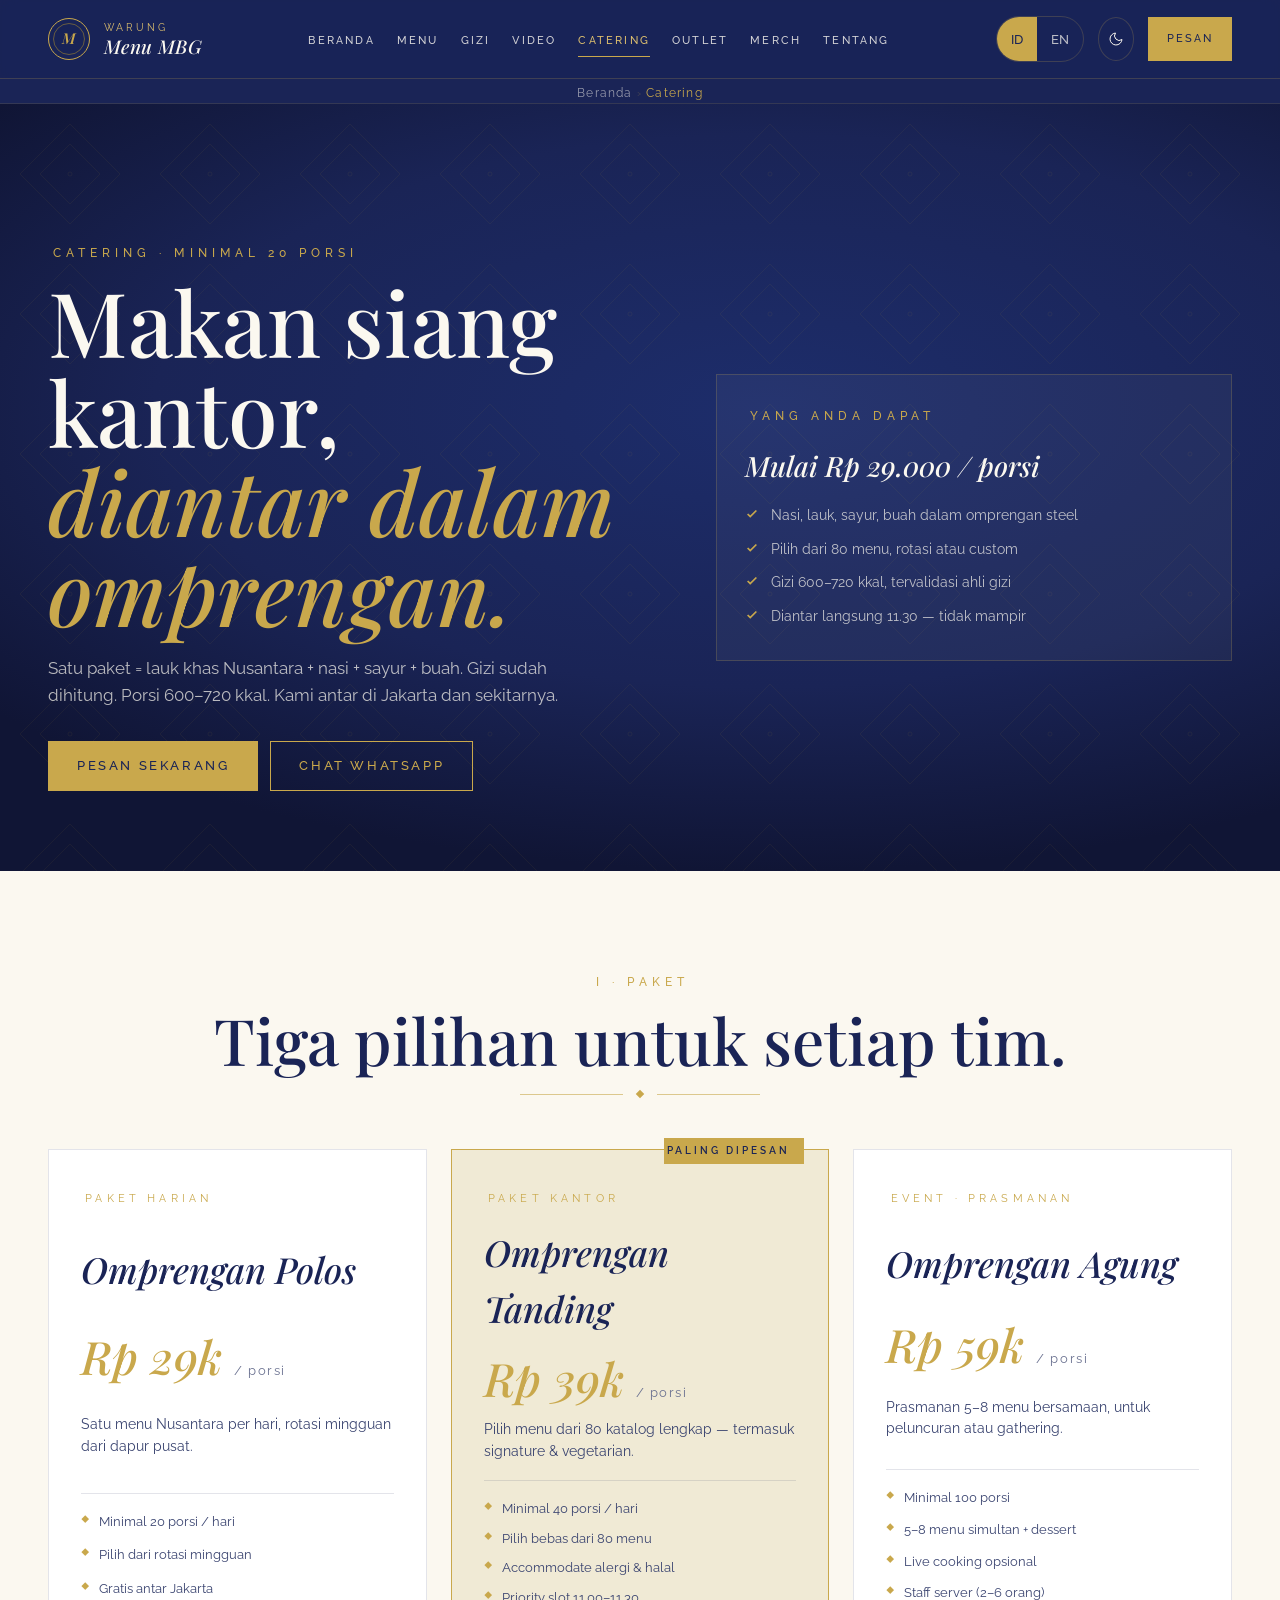
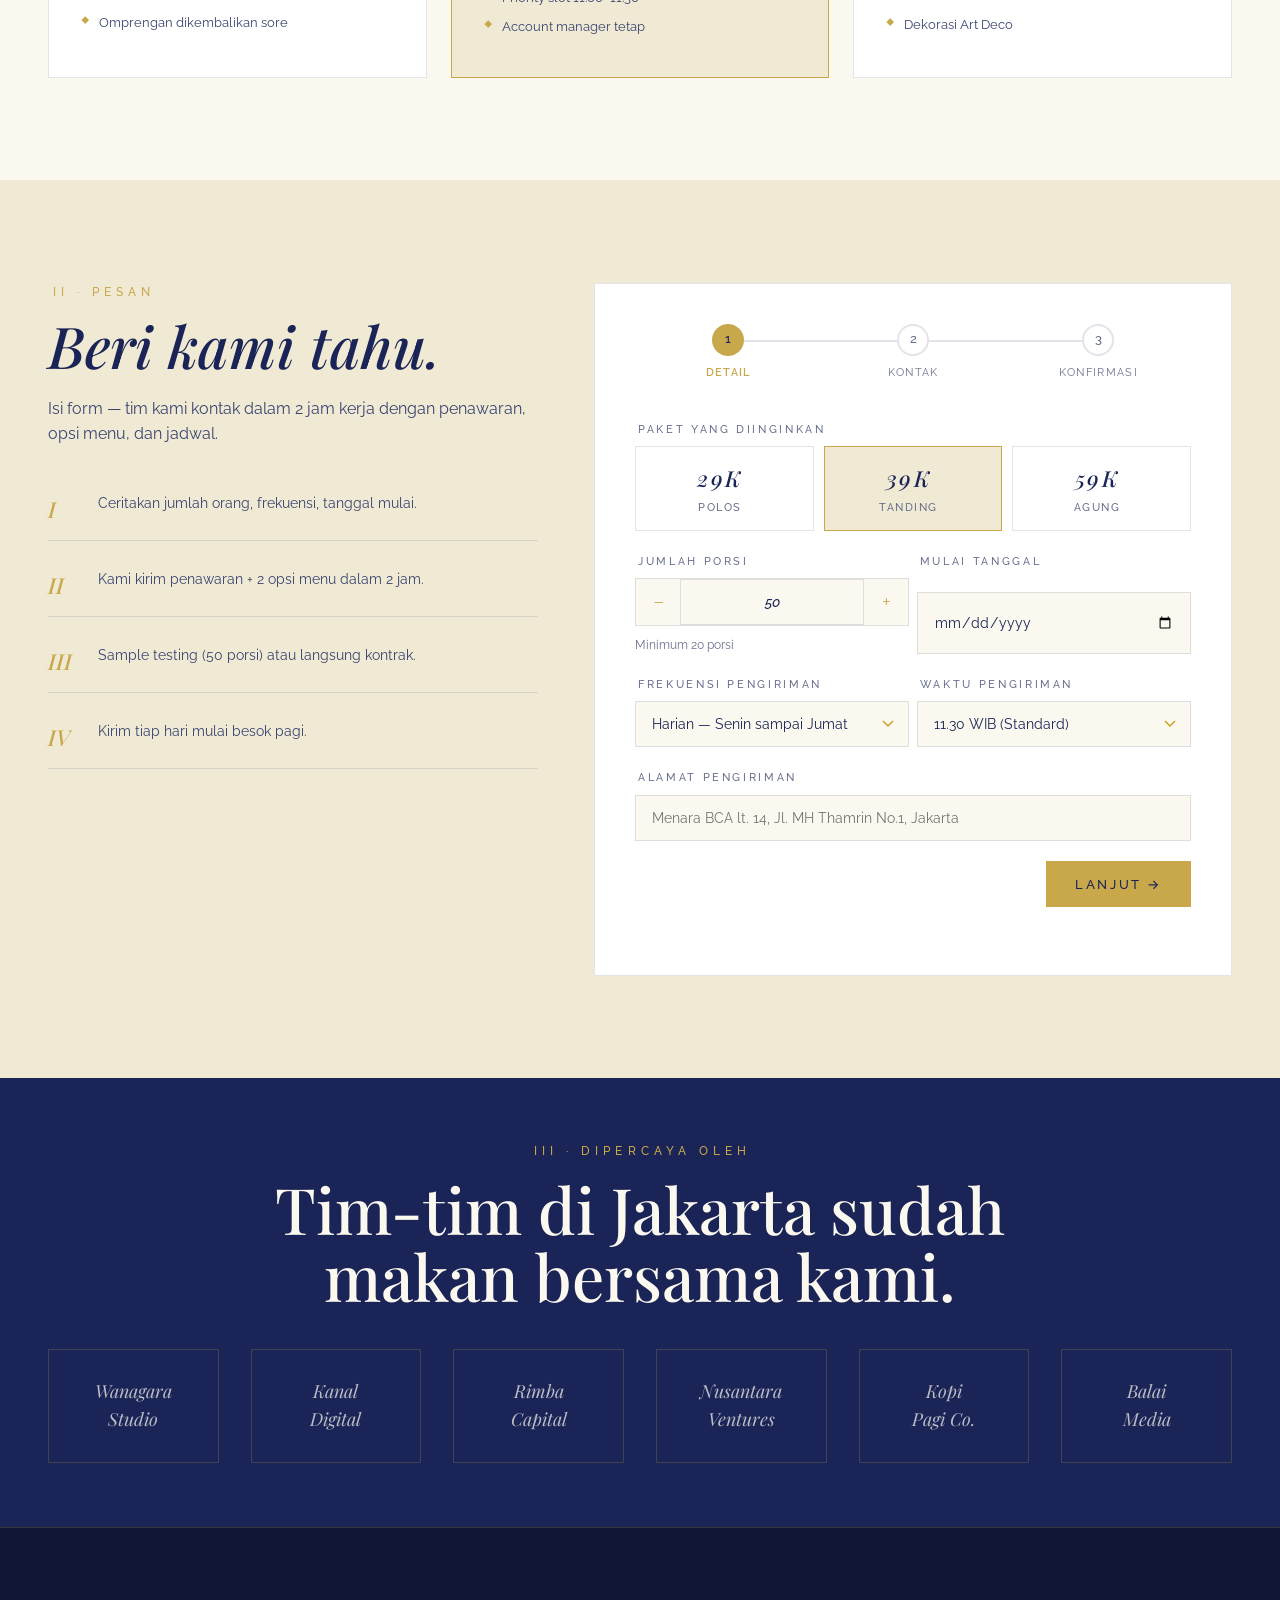
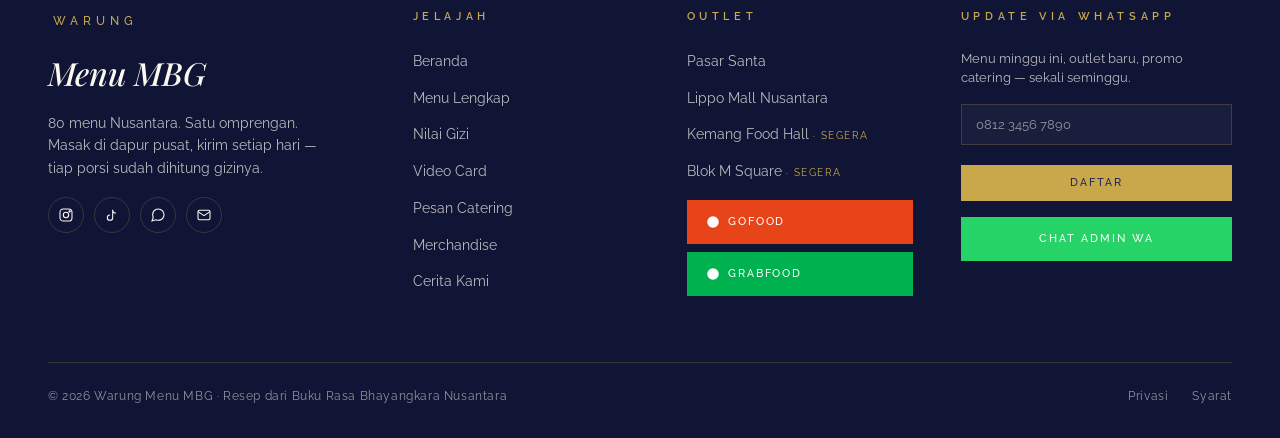
==== commit 8de2b028: "gas" ====
--- a/catering.html
+++ b/catering.html
@@ -43,6 +43,10 @@
 .tier li { display: flex; gap: 10px; font-size: 13px; color: var(--ink-soft); line-height: 1.5; }
 .tier li::before { content: '◆'; color: var(--gold); font-size: 8px; line-height: 1.8; flex-shrink: 0; }
 .form-sec { background: var(--bg-alt); padding: var(--section-py) 0; }
+/* Step nav for multi-step */
+.step-nav { display: flex; gap: 12px; margin-bottom: 28px; }
+.step-nav__btn { display: none; }
+@media (max-width: 600px) { .cform { padding: 24px 20px; } }
 .form-sec__grid { display: grid; grid-template-columns: 1fr 1.3fr; gap: 56px; }
 @media (max-width: 900px) { .form-sec__grid { grid-template-columns: 1fr; } }
 .form-sec__intro h2 { font-family: var(--font-serif); font-style: italic; font-size: clamp(36px, 4.5vw, 60px); font-weight: 500; line-height: 1.05; margin: 14px 0 20px; color: var(--ink); }
@@ -201,7 +205,25 @@
     </div>
 
     <form class="cform" id="cform">
-      <div class="cform__grid" id="formFields">
+      <!-- Step progress bar -->
+      <div class="step-bar" id="stepBar" role="progressbar" aria-valuemin="1" aria-valuemax="3" aria-valuenow="1">
+        <div class="step-bar__item is-active" id="stepItem1">
+          <div class="step-bar__dot">1</div>
+          <div class="step-bar__label" data-id="Detail" data-en="Details">Detail</div>
+        </div>
+        <div class="step-bar__item" id="stepItem2">
+          <div class="step-bar__dot">2</div>
+          <div class="step-bar__label" data-id="Kontak" data-en="Contact">Kontak</div>
+        </div>
+        <div class="step-bar__item" id="stepItem3">
+          <div class="step-bar__dot">3</div>
+          <div class="step-bar__label" data-id="Konfirmasi" data-en="Confirm">Konfirmasi</div>
+        </div>
+      </div>
+
+      <!-- Step 1: Detail pesanan -->
+      <div class="step-panel is-active" id="step1">
+      <div class="cform__grid">
         <div class="field">
           <label data-id="Paket yang diinginkan" data-en="Package">Paket yang diinginkan</label>
           <div class="cform__radios">
@@ -253,6 +275,15 @@
           <input id="address" type="text" placeholder="Menara BCA lt. 14, Jl. MH Thamrin No.1, Jakarta" />
           <div class="field__err" id="err-address" data-id="Masukkan alamat pengiriman" data-en="Please enter delivery address">Masukkan alamat pengiriman</div>
         </div>
+      </div><!-- end cform__grid step1 -->
+      <div class="step-nav" style="display:flex;justify-content:flex-end;margin-top:20px">
+        <button type="button" class="btn btn--gold" id="toStep2" data-id="Lanjut →" data-en="Next →">Lanjut →</button>
+      </div>
+      </div><!-- end step1 -->
+
+      <!-- Step 2: Kontak & pengiriman -->
+      <div class="step-panel" id="step2">
+      <div class="cform__grid">
         <div class="field field--row">
           <div class="field">
             <label data-id="Nama Anda" data-en="Your name">Nama Anda</label>
@@ -277,15 +308,30 @@
           <label data-id="Catatan tambahan" data-en="Notes">Catatan tambahan</label>
           <textarea placeholder="5 vegetarian, 2 alergi kacang, antar ke resepsionis lantai 14"></textarea>
         </div>
+      </div><!-- end cform__grid step2 -->
+      <div style="display:flex;justify-content:space-between;margin-top:20px">
+        <button type="button" class="btn btn--ghost" id="toStep1Back" data-id="← Kembali" data-en="← Back">← Kembali</button>
+        <button type="button" class="btn btn--gold" id="toStep3" data-id="Lanjut →" data-en="Next →">Lanjut →</button>
+      </div>
+      </div><!-- end step2 -->
+
+      <!-- Step 3: Konfirmasi -->
+      <div class="step-panel" id="step3">
+      <div class="cform__grid">
         <div class="cform__summary">
           <div><span data-id="Paket" data-en="Package">Paket</span><span id="sPkg">Tanding</span></div>
           <div><span data-id="Jumlah porsi" data-en="Portions">Jumlah porsi</span><span id="sPort">50</span></div>
           <div><span data-id="Per porsi" data-en="Per portion">Per porsi</span><span id="sPerP">Rp 39.000</span></div>
           <div class="total"><span data-id="Estimasi total / hari" data-en="Est. total / day">Estimasi total / hari</span><span id="sTotal">Rp 1.950.000</span></div>
         </div>
-        <button type="submit" class="btn btn--gold" style="width:100%;padding:18px" data-id="Kirim Permintaan" data-en="Submit Request">Kirim Permintaan</button>
+      </div><!-- end cform__grid step3 -->
+      <div style="display:flex;justify-content:space-between;margin-top:8px">
+        <button type="button" class="btn btn--ghost" id="toStep2Back" data-id="← Kembali" data-en="← Back">← Kembali</button>
+        <button type="submit" class="btn btn--gold" style="padding:16px 32px" data-id="Kirim Permintaan" data-en="Submit Request">Kirim Permintaan</button>
+      </div>
         <div class="field__hint" style="text-align:center" data-id="Tim kami kontak dalam 2 jam kerja. Tidak ada biaya hingga disetujui." data-en="We reach out within 2 hours. No fees until approved.">Tim kami kontak dalam 2 jam kerja. Tidak ada biaya hingga disetujui.</div>
       </div>
+      </div><!-- end step3 -->
       <div class="csuccess" id="success">
         <div class="csuccess__icon"><svg width="40" height="40" viewBox="0 0 40 40" fill="none" stroke="currentColor" stroke-width="2"><path d="M10 20l7 7 13-14"/></svg></div>
         <h3 data-id="Terima kasih." data-en="Thank you.">Terima kasih.</h3>
@@ -323,6 +369,8 @@
 <script src="assets/shared.js"></script>
 <script>
 window.mountLayout();
+if (window.renderNavMega) window.renderNavMega();
+if (window.MBG && window.MBG.initCountUp) window.MBG.initCountUp();
 
 // Dynamic WA link
 if (window.MBG_WA) {
@@ -419,5 +467,77 @@
   window.scrollTo({ top: document.getElementById('order').offsetTop - 80, behavior: 'smooth' });
 });
 </script>
+<script>
+  if ("serviceWorker" in navigator) {
+    window.addEventListener("load", () => {
+      navigator.serviceWorker.register("/sw.js")
+        .then(reg => console.log("[MBG] SW registered:", reg.scope))
+        .catch(err => console.warn("[MBG] SW registration failed:", err));
+    });
+  }
+
+
+// ── Multi-step form navigation ──
+const stepItems = [
+  document.getElementById('stepItem1'),
+  document.getElementById('stepItem2'),
+  document.getElementById('stepItem3'),
+];
+const stepPanels = [
+  document.getElementById('step1'),
+  document.getElementById('step2'),
+  document.getElementById('step3'),
+];
+let currentStep = 0;
+
+function goToStep(n) {
+  stepPanels.forEach((p, i) => p.classList.toggle('is-active', i === n));
+  stepItems.forEach((item, i) => {
+    item.classList.toggle('is-active', i === n);
+    item.classList.toggle('is-done', i < n);
+  });
+  document.getElementById('stepBar').setAttribute('aria-valuenow', n + 1);
+  currentStep = n;
+  // Scroll form into view
+  document.querySelector('.cform').scrollIntoView({ behavior: 'smooth', block: 'start' });
+}
+
+const toStep2Btn = document.getElementById('toStep2');
+const toStep3Btn = document.getElementById('toStep3');
+const toStep1BackBtn = document.getElementById('toStep1Back');
+const toStep2BackBtn = document.getElementById('toStep2Back');
+
+if (toStep2Btn) toStep2Btn.addEventListener('click', () => {
+  // Validate step 1 fields
+  const p1 = validateField('portions', 'err-portions', v => portVal >= 20);
+  const p2 = validateField('startDate', 'err-date', v => v.length > 0);
+  const p3 = validateField('address', 'err-address', v => v.trim().length >= 8);
+  if (p1 && p2 && p3) goToStep(1);
+  else { document.querySelector('.field.has-err input, .field.has-err select')?.focus(); }
+});
+if (toStep3Btn) toStep3Btn.addEventListener('click', () => {
+  const p4 = validateField('contactName', 'err-name', v => v.length >= 2);
+  const p5 = validateField('contactWa', 'err-wa', v => /^[\d\s+\-]{8,}$/.test(v));
+  const p6 = validateField('contactEmail', 'err-email', v => v === '' || /^[^\s@]+@[^\s@]+\.[^\s@]+$/.test(v));
+  if (p4 && p5 && p6) {
+    // Populate confirmation summary extras
+    updateSummary();
+    goToStep(2);
+  }
+});
+if (toStep1BackBtn) toStep1BackBtn.addEventListener('click', () => goToStep(0));
+if (toStep2BackBtn) toStep2BackBtn.addEventListener('click', () => goToStep(1));
+
+// Show toast on successful form submit
+const origCform = document.getElementById('cform');
+if (origCform) {
+  origCform.addEventListener('submit', () => {
+    setTimeout(() => {
+      window.MBG && window.MBG.toast('Permintaan berhasil dikirim! Tim kami menghubungi dalam 2 jam.', { type: 'success', duration: 5000 });
+    }, 200);
+  }, { once: true });
+}
+
+</script>
 </body>
 </html>
--- a/assets/shared.css
+++ b/assets/shared.css
@@ -799,3 +799,540 @@
 .snap-x { scroll-snap-type: x mandatory; overflow-x: auto; display: flex; gap: 16px; -webkit-overflow-scrolling: touch; scrollbar-width: none; }
 .snap-x::-webkit-scrollbar { display: none; }
 .snap-x > * { scroll-snap-align: start; flex-shrink: 0; }
+
+/* ═══════════════════════════════════════════════════════════════════════
+   UI/UX UPGRADE PACK — 20 Recommendations
+   ═══════════════════════════════════════════════════════════════════════ */
+
+/* ─── 01. Glassmorphism navbar on scroll ─── */
+.nav {
+  background: rgba(26, 36, 86, 0.65);
+  backdrop-filter: blur(8px) saturate(1.1);
+  -webkit-backdrop-filter: blur(8px) saturate(1.1);
+  transition: background 0.4s ease, backdrop-filter 0.4s ease, box-shadow 0.4s ease;
+}
+.nav--scrolled {
+  background: rgba(16, 21, 53, 0.94);
+  backdrop-filter: blur(24px) saturate(1.6);
+  -webkit-backdrop-filter: blur(24px) saturate(1.6);
+  box-shadow: 0 4px 32px rgba(0,0,0,0.28);
+}
+[data-theme="dark"] .nav--scrolled {
+  background: rgba(7, 11, 28, 0.96);
+}
+
+/* ─── 16. Toast notification system ─── */
+.mbg-toast-container {
+  position: fixed;
+  top: 96px;
+  right: 20px;
+  z-index: 9999;
+  display: flex;
+  flex-direction: column;
+  gap: 10px;
+  pointer-events: none;
+}
+.mbg-toast {
+  pointer-events: auto;
+  background: var(--navy);
+  color: var(--cream);
+  border: 1px solid var(--gold-hair);
+  border-left: 3px solid var(--gold);
+  padding: 14px 18px 14px 16px;
+  font-size: 14px;
+  min-width: 220px;
+  max-width: 320px;
+  display: flex;
+  align-items: center;
+  gap: 12px;
+  transform: translateX(120%);
+  opacity: 0;
+  transition: transform 0.35s cubic-bezier(.2,.8,.2,1), opacity 0.35s ease;
+  box-shadow: 0 8px 24px rgba(0,0,0,0.22);
+}
+.mbg-toast.is-visible { transform: translateX(0); opacity: 1; }
+.mbg-toast--success { border-left-color: #25D366; }
+.mbg-toast--error   { border-left-color: var(--red); }
+.mbg-toast__icon { font-size: 16px; flex-shrink: 0; }
+.mbg-toast__msg { flex: 1; line-height: 1.4; }
+.mbg-toast__close {
+  background: none; border: none; color: var(--cream-mute);
+  cursor: pointer; padding: 0; font-size: 18px; line-height: 1;
+  flex-shrink: 0; min-height: unset;
+}
+.mbg-toast__close:hover { color: var(--gold); }
+
+/* ─── 13. Floating WhatsApp button ─── */
+.mbg-wa-fab {
+  position: fixed;
+  bottom: 96px;
+  right: 24px;
+  width: 56px;
+  height: 56px;
+  background: #25D366;
+  border-radius: 50%;
+  display: flex;
+  align-items: center;
+  justify-content: center;
+  z-index: 89;
+  box-shadow: 0 4px 20px rgba(37, 211, 102, 0.4);
+  transition: transform 0.2s ease, box-shadow 0.2s ease;
+  text-decoration: none;
+  opacity: 0;
+  transform: scale(0.8);
+  pointer-events: none;
+  border: none;
+  cursor: pointer;
+}
+.mbg-wa-fab.is-visible {
+  opacity: 1;
+  transform: scale(1);
+  pointer-events: auto;
+}
+.mbg-wa-fab:hover {
+  transform: scale(1.08);
+  box-shadow: 0 6px 28px rgba(37, 211, 102, 0.5);
+}
+.mbg-wa-fab__pulse {
+  position: absolute;
+  inset: -4px;
+  border-radius: 50%;
+  border: 2px solid rgba(37, 211, 102, 0.4);
+  animation: wa-pulse 2s ease-out infinite;
+}
+@keyframes wa-pulse {
+  0%   { transform: scale(1); opacity: 0.8; }
+  70%  { transform: scale(1.3); opacity: 0; }
+  100% { transform: scale(1.3); opacity: 0; }
+}
+
+/* ─── 17. Focus ring ─── */
+:focus-visible {
+  outline: 2px solid var(--gold) !important;
+  outline-offset: 3px;
+  border-radius: 2px;
+}
+a:focus-visible, button:focus-visible { outline-offset: 4px; }
+
+/* ─── 18. Lazy-load blur-up ─── */
+img.lazy {
+  filter: blur(8px);
+  transition: filter 0.6s ease;
+}
+img.lazy.loaded { filter: blur(0); }
+
+/* ─── 04. Regional badge color-coding ─── */
+.badge--region {
+  display: inline-block;
+  font-size: 9px;
+  font-weight: 600;
+  letter-spacing: 0.18em;
+  text-transform: uppercase;
+  padding: 3px 8px;
+  border-radius: 999px;
+}
+.badge--jawa      { background: rgba(26,36,86,0.12); color: #1A2456; }
+.badge--sumatera  { background: rgba(201,168,76,0.18); color: #7a5c00; }
+.badge--sulawesi  { background: rgba(0,80,60,0.12); color: #004030; }
+.badge--kalimantan{ background: rgba(0,90,40,0.12); color: #005028; }
+.badge--papua     { background: rgba(120,20,20,0.12); color: #781414; }
+.badge--nusra     { background: rgba(0,80,140,0.12); color: #00508c; }
+.badge--maluku    { background: rgba(120,60,0,0.12); color: #783c00; }
+
+[data-theme="dark"] .badge--jawa      { background: rgba(201,168,76,0.15); color: var(--gold-light); }
+[data-theme="dark"] .badge--sumatera  { background: rgba(201,168,76,0.2); color: var(--gold-light); }
+[data-theme="dark"] .badge--sulawesi  { background: rgba(0,200,140,0.15); color: #00c88c; }
+[data-theme="dark"] .badge--kalimantan{ background: rgba(0,200,100,0.15); color: #00c864; }
+[data-theme="dark"] .badge--papua     { background: rgba(240,96,64,0.15); color: #f06040; }
+[data-theme="dark"] .badge--nusra     { background: rgba(64,160,240,0.15); color: #40a0f0; }
+[data-theme="dark"] .badge--maluku    { background: rgba(240,160,64,0.15); color: #f0a040; }
+
+/* ─── 05. Mega-menu dropdown ─── */
+.nav__mega-trigger { position: relative; }
+.nav__mega {
+  position: absolute;
+  top: calc(100% + 18px);
+  left: 50%;
+  transform: translateX(-50%) translateY(-8px);
+  width: 560px;
+  background: var(--navy-deep);
+  border: 1px solid var(--gold-hair);
+  box-shadow: 0 24px 64px rgba(0,0,0,0.35);
+  opacity: 0;
+  pointer-events: none;
+  transition: opacity 0.2s ease, transform 0.2s ease;
+  display: grid;
+  grid-template-columns: 1fr 1fr;
+}
+.nav__mega-trigger:hover .nav__mega,
+.nav__mega-trigger:focus-within .nav__mega {
+  opacity: 1;
+  pointer-events: auto;
+  transform: translateX(-50%) translateY(0);
+}
+.nav__mega::before {
+  content: '';
+  position: absolute;
+  top: -6px;
+  left: 50%;
+  transform: translateX(-50%);
+  width: 10px; height: 10px;
+  background: var(--navy-deep);
+  border-left: 1px solid var(--gold-hair);
+  border-top: 1px solid var(--gold-hair);
+  transform: translateX(-50%) rotate(45deg);
+}
+.nav__mega__col { padding: 24px; }
+.nav__mega__col + .nav__mega__col { border-left: 1px solid var(--gold-hair); }
+.nav__mega__label {
+  font-size: 9px;
+  letter-spacing: 0.35em;
+  text-transform: uppercase;
+  color: var(--gold);
+  margin-bottom: 14px;
+  font-weight: 600;
+}
+.nav__mega__list { list-style: none; padding: 0; margin: 0; }
+.nav__mega__list li { margin-bottom: 4px; }
+.nav__mega__list a {
+  display: flex;
+  align-items: center;
+  gap: 10px;
+  padding: 9px 10px;
+  font-size: 13px;
+  color: var(--cream-soft);
+  border-radius: 2px;
+  transition: background 0.15s, color 0.15s;
+}
+.nav__mega__list a:hover { background: rgba(201,168,76,0.1); color: var(--gold-light); }
+.nav__mega__preview {
+  background: rgba(201,168,76,0.06);
+  border-radius: 2px;
+  padding: 12px;
+}
+.nav__mega__preview-label {
+  font-size: 9px;
+  letter-spacing: 0.3em;
+  text-transform: uppercase;
+  color: var(--gold);
+  margin-bottom: 10px;
+  font-weight: 600;
+}
+
+/* ─── 07. Filter chip horizontal scroll ─── */
+.filter-chips {
+  display: flex;
+  gap: 8px;
+  overflow-x: auto;
+  scrollbar-width: none;
+  padding-bottom: 4px;
+  -webkit-overflow-scrolling: touch;
+}
+.filter-chips::-webkit-scrollbar { display: none; }
+.filter-chip {
+  flex-shrink: 0;
+  display: inline-flex;
+  align-items: center;
+  gap: 6px;
+  padding: 8px 16px;
+  border: 1px solid var(--rule);
+  border-radius: 999px;
+  font-size: 12px;
+  font-weight: 500;
+  letter-spacing: 0.1em;
+  color: var(--ink-soft);
+  background: var(--surface);
+  cursor: pointer;
+  transition: all 0.18s ease;
+  white-space: nowrap;
+  min-height: 36px;
+}
+.filter-chip:hover { border-color: var(--gold); color: var(--gold); }
+.filter-chip.is-active {
+  background: var(--gold);
+  color: var(--navy);
+  border-color: var(--gold);
+  font-weight: 600;
+}
+[data-theme="dark"] .filter-chip { background: var(--surface); color: var(--cream-soft); }
+[data-theme="dark"] .filter-chip.is-active { color: var(--navy); }
+
+/* ─── 08. Sticky search bar ─── */
+.search-bar {
+  display: flex;
+  align-items: center;
+  gap: 0;
+  background: var(--surface);
+  border: 1px solid var(--rule);
+  transition: border-color 0.2s, box-shadow 0.2s;
+}
+.search-bar:focus-within {
+  border-color: var(--gold);
+  box-shadow: 0 0 0 3px var(--gold-hair);
+}
+.search-bar__icon {
+  padding: 0 14px;
+  color: var(--ink-mute);
+  flex-shrink: 0;
+  display: flex;
+  align-items: center;
+}
+.search-bar__input {
+  flex: 1;
+  border: none;
+  background: transparent;
+  padding: 13px 0;
+  font-size: 14px;
+  color: var(--ink);
+  outline: none;
+  min-height: 48px;
+}
+.search-bar__input::placeholder { color: var(--ink-mute); }
+.search-bar__clear {
+  padding: 0 14px;
+  color: var(--ink-mute);
+  cursor: pointer;
+  background: none;
+  border: none;
+  font-size: 18px;
+  display: none;
+  min-height: unset;
+  align-items: center;
+}
+.search-bar__clear.is-visible { display: flex; }
+.search-bar__clear:hover { color: var(--gold); }
+
+/* ─── 09. Bottom sheet (mobile) ─── */
+.bottom-sheet-backdrop {
+  position: fixed;
+  inset: 0;
+  background: rgba(8,14,32,0.65);
+  z-index: 300;
+  opacity: 0;
+  pointer-events: none;
+  transition: opacity 0.3s ease;
+}
+.bottom-sheet-backdrop.is-open {
+  opacity: 1;
+  pointer-events: auto;
+}
+.bottom-sheet {
+  position: fixed;
+  bottom: 0; left: 0; right: 0;
+  background: var(--surface);
+  z-index: 301;
+  border-top: 1px solid var(--gold-hair);
+  border-radius: 16px 16px 0 0;
+  padding: 0 0 env(safe-area-inset-bottom);
+  max-height: 90vh;
+  overflow-y: auto;
+  transform: translateY(100%);
+  transition: transform 0.38s cubic-bezier(.2,.8,.2,1);
+}
+.bottom-sheet.is-open { transform: translateY(0); }
+.bottom-sheet__handle {
+  width: 40px; height: 4px;
+  background: var(--rule);
+  border-radius: 2px;
+  margin: 12px auto 0;
+}
+.bottom-sheet__header {
+  padding: 20px 24px 16px;
+  border-bottom: 1px solid var(--rule);
+  display: flex;
+  align-items: flex-start;
+  justify-content: space-between;
+  gap: 16px;
+}
+.bottom-sheet__title {
+  font-family: var(--font-serif);
+  font-style: italic;
+  font-size: 22px;
+  font-weight: 500;
+  color: var(--ink);
+  line-height: 1.2;
+  flex: 1;
+}
+.bottom-sheet__close {
+  width: 32px; height: 32px;
+  border: 1px solid var(--rule);
+  border-radius: 50%;
+  display: grid; place-items: center;
+  color: var(--ink-mute);
+  cursor: pointer;
+  flex-shrink: 0;
+  background: none;
+  min-height: unset;
+  transition: all 0.2s;
+}
+.bottom-sheet__close:hover { border-color: var(--gold); color: var(--gold); }
+.bottom-sheet__body { padding: 20px 24px 32px; }
+
+/* Only show bottom-sheet on mobile, use modal on desktop */
+@media (min-width: 768px) {
+  .bottom-sheet { display: none; }
+  .bottom-sheet-backdrop { display: none; }
+}
+
+/* ─── 11. Sticky CTA dismiss button ─── */
+.sticky-cta__dismiss {
+  width: 28px; height: 28px;
+  border: 1px solid rgba(255,255,255,0.15);
+  border-radius: 50%;
+  color: var(--cream-mute);
+  cursor: pointer;
+  background: none;
+  display: grid; place-items: center;
+  flex-shrink: 0;
+  font-size: 14px;
+  min-height: unset;
+  transition: all 0.2s;
+}
+.sticky-cta__dismiss:hover { border-color: var(--gold); color: var(--gold); }
+
+/* ─── 12. Pull-to-refresh indicator ─── */
+.ptr-indicator {
+  display: flex;
+  align-items: center;
+  justify-content: center;
+  gap: 10px;
+  padding: 16px;
+  color: var(--gold);
+  font-size: 13px;
+  letter-spacing: 0.1em;
+  text-transform: uppercase;
+  overflow: hidden;
+  height: 0;
+  opacity: 0;
+  transition: height 0.2s ease, opacity 0.2s ease;
+}
+.ptr-indicator.is-visible { height: 56px; opacity: 1; }
+.ptr-spinner {
+  width: 18px; height: 18px;
+  border: 2px solid var(--gold-hair);
+  border-top-color: var(--gold);
+  border-radius: 50%;
+  animation: spin 0.8s linear infinite;
+}
+@keyframes spin { to { transform: rotate(360deg); } }
+
+/* ─── 15. Favorites / bookmark button ─── */
+.fav-btn {
+  position: absolute;
+  top: 10px;
+  left: 10px;
+  width: 34px; height: 34px;
+  background: rgba(16,21,53,0.7);
+  border: 1px solid var(--gold-hair);
+  border-radius: 50%;
+  display: grid; place-items: center;
+  cursor: pointer;
+  z-index: 2;
+  color: var(--cream);
+  transition: all 0.2s;
+  min-height: unset;
+  backdrop-filter: blur(4px);
+  font-size: 14px;
+}
+.fav-btn:hover { border-color: var(--gold); color: var(--gold); }
+.fav-btn.is-fav { color: var(--gold); border-color: var(--gold); background: rgba(201,168,76,0.15); }
+
+/* ─── 14. Count-up stat animation ─── */
+.count-up { display: inline-block; }
+
+/* ─── 19. Dark mode toggle sun/moon icons ─── */
+.theme-toggle .icon-moon { display: block; }
+.theme-toggle .icon-sun  { display: none; }
+[data-theme="dark"] .theme-toggle .icon-moon { display: none; }
+[data-theme="dark"] .theme-toggle .icon-sun  { display: block; }
+
+/* ─── Multi-step form progress bar (catering) ─── */
+.step-bar {
+  display: flex;
+  align-items: center;
+  gap: 0;
+  margin-bottom: 40px;
+  counter-reset: step;
+}
+.step-bar__item {
+  flex: 1;
+  display: flex;
+  flex-direction: column;
+  align-items: center;
+  gap: 8px;
+  position: relative;
+}
+.step-bar__item + .step-bar__item::before {
+  content: '';
+  position: absolute;
+  top: 16px;
+  right: 50%;
+  left: -50%;
+  height: 2px;
+  background: var(--rule);
+  transition: background 0.3s;
+}
+.step-bar__item.is-done + .step-bar__item::before { background: var(--gold); }
+.step-bar__dot {
+  width: 32px; height: 32px;
+  border-radius: 50%;
+  border: 2px solid var(--rule);
+  display: grid; place-items: center;
+  font-size: 13px;
+  font-weight: 500;
+  color: var(--ink-mute);
+  background: var(--surface);
+  z-index: 1;
+  transition: all 0.3s;
+  position: relative;
+}
+.step-bar__item.is-active .step-bar__dot {
+  border-color: var(--gold);
+  color: var(--navy);
+  background: var(--gold);
+}
+.step-bar__item.is-done .step-bar__dot {
+  border-color: var(--gold);
+  background: var(--gold);
+  color: var(--navy);
+}
+.step-bar__label {
+  font-size: 11px;
+  letter-spacing: 0.12em;
+  text-transform: uppercase;
+  color: var(--ink-mute);
+  text-align: center;
+  white-space: nowrap;
+  transition: color 0.3s;
+}
+.step-bar__item.is-active .step-bar__label { color: var(--gold); font-weight: 600; }
+.step-bar__item.is-done .step-bar__label { color: var(--ink-soft); }
+.step-panel { display: none; }
+.step-panel.is-active { display: block; }
+
+/* ─── Print styles (gizi page) ─── */
+@media print {
+  .nav, .nav__drawer, .footer, .back-to-top, .mbg-wa-fab, .sticky-cta,
+  .mbg-toast-container, .filter-chips, .search-bar, .btn, .ptr-indicator { display: none !important; }
+  body { background: #fff !important; color: #000 !important; font-size: 11pt; }
+  .page { padding-top: 0 !important; }
+  .section { padding: 12pt 0 !important; }
+  table { width: 100% !important; border-collapse: collapse !important; }
+  th, td { border: 0.5pt solid #aaa !important; padding: 5pt 7pt !important; font-size: 9pt; }
+  th { background: #1A2456 !important; color: #fff !important; }
+  .nutri-bar { display: none !important; }
+  h1, h2, h3 { color: #1A2456 !important; }
+  .gold-divider { display: none !important; }
+  a[href]::after { content: " (" attr(href) ")"; font-size: 8pt; }
+  .container { max-width: 100% !important; padding: 0 !important; }
+}
+
+/* ─── 10. Global 48px tap target enforcement ─── */
+@media (hover: none) and (pointer: coarse) {
+  .btn, a.btn { min-height: 48px; padding-top: 14px; padding-bottom: 14px; }
+  .filter-chip { min-height: 44px; padding: 10px 16px; }
+  .nav__mega__list a { padding: 12px 10px; }
+  .lang-toggle button { padding: 12px 16px; }
+  .fav-btn { width: 40px; height: 40px; }
+  .stepper__btn { width: 48px; height: 48px; min-width: 48px; min-height: 48px; }
+}
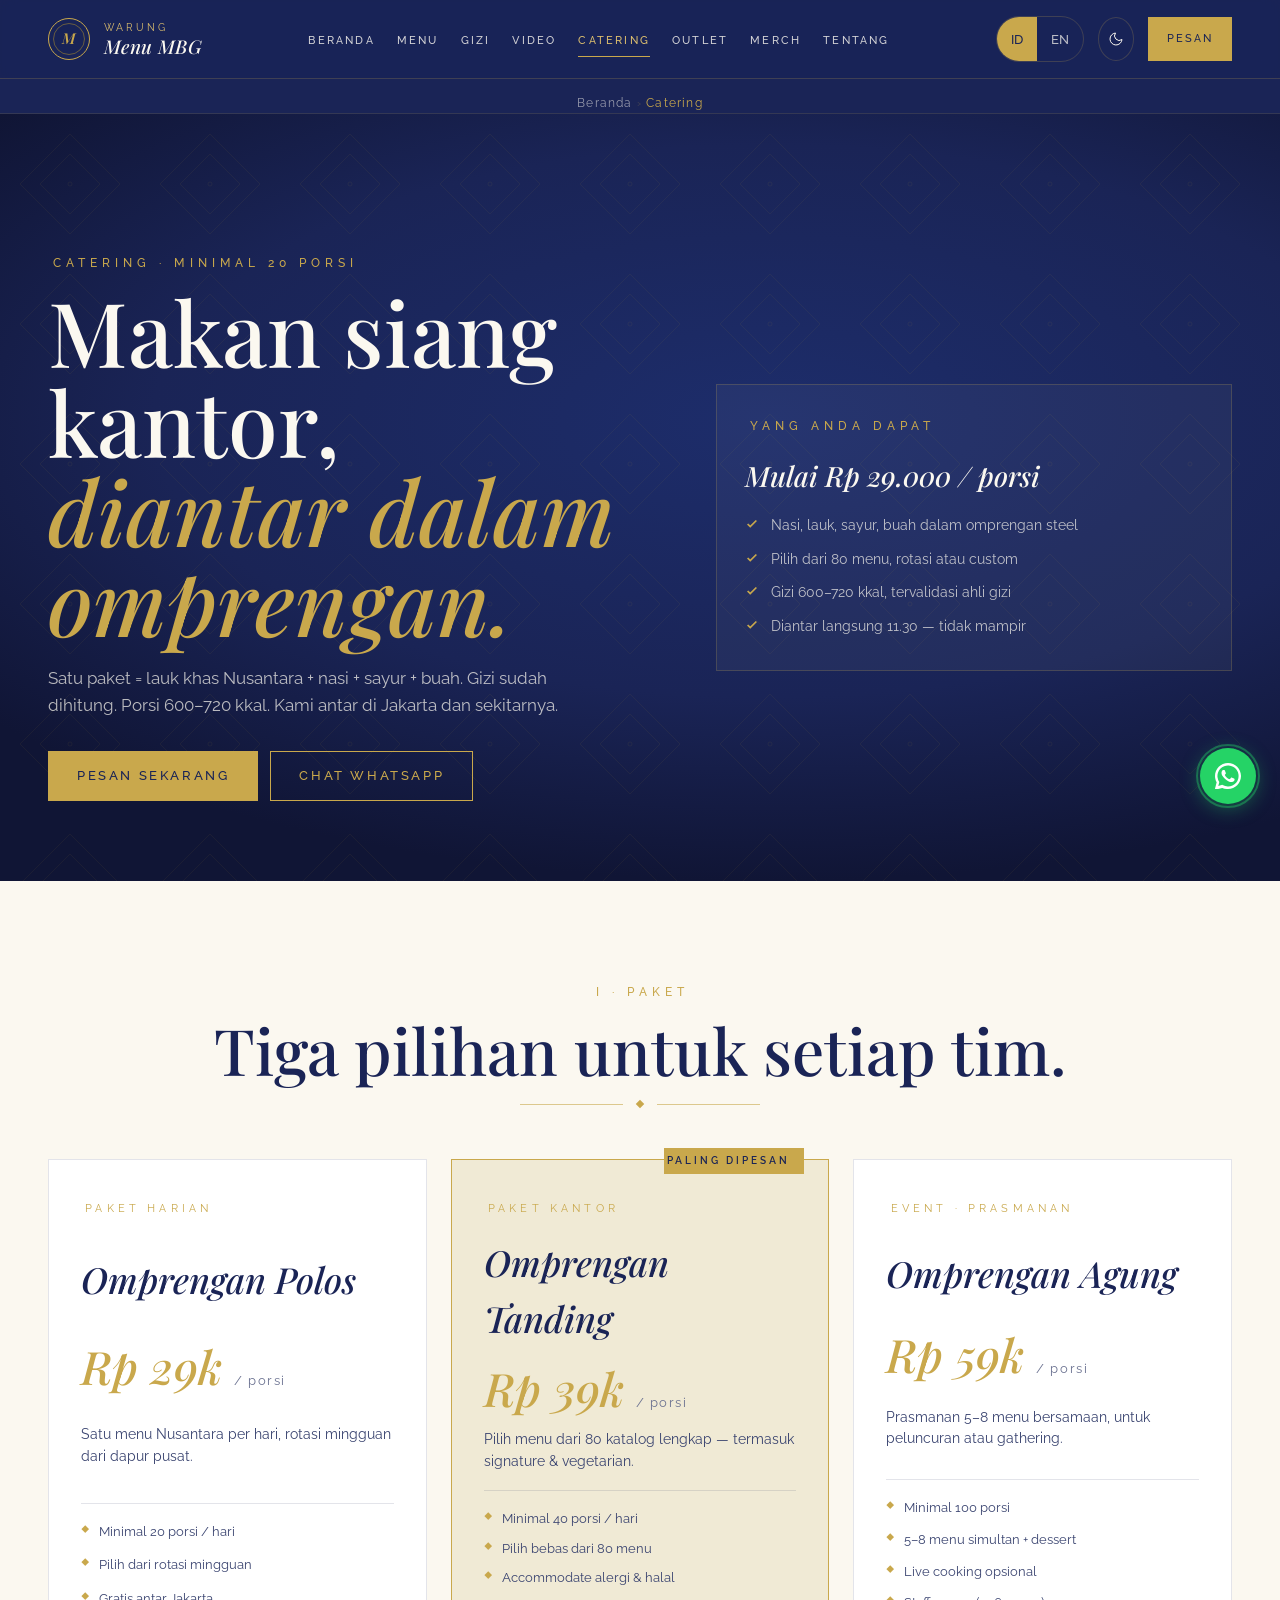
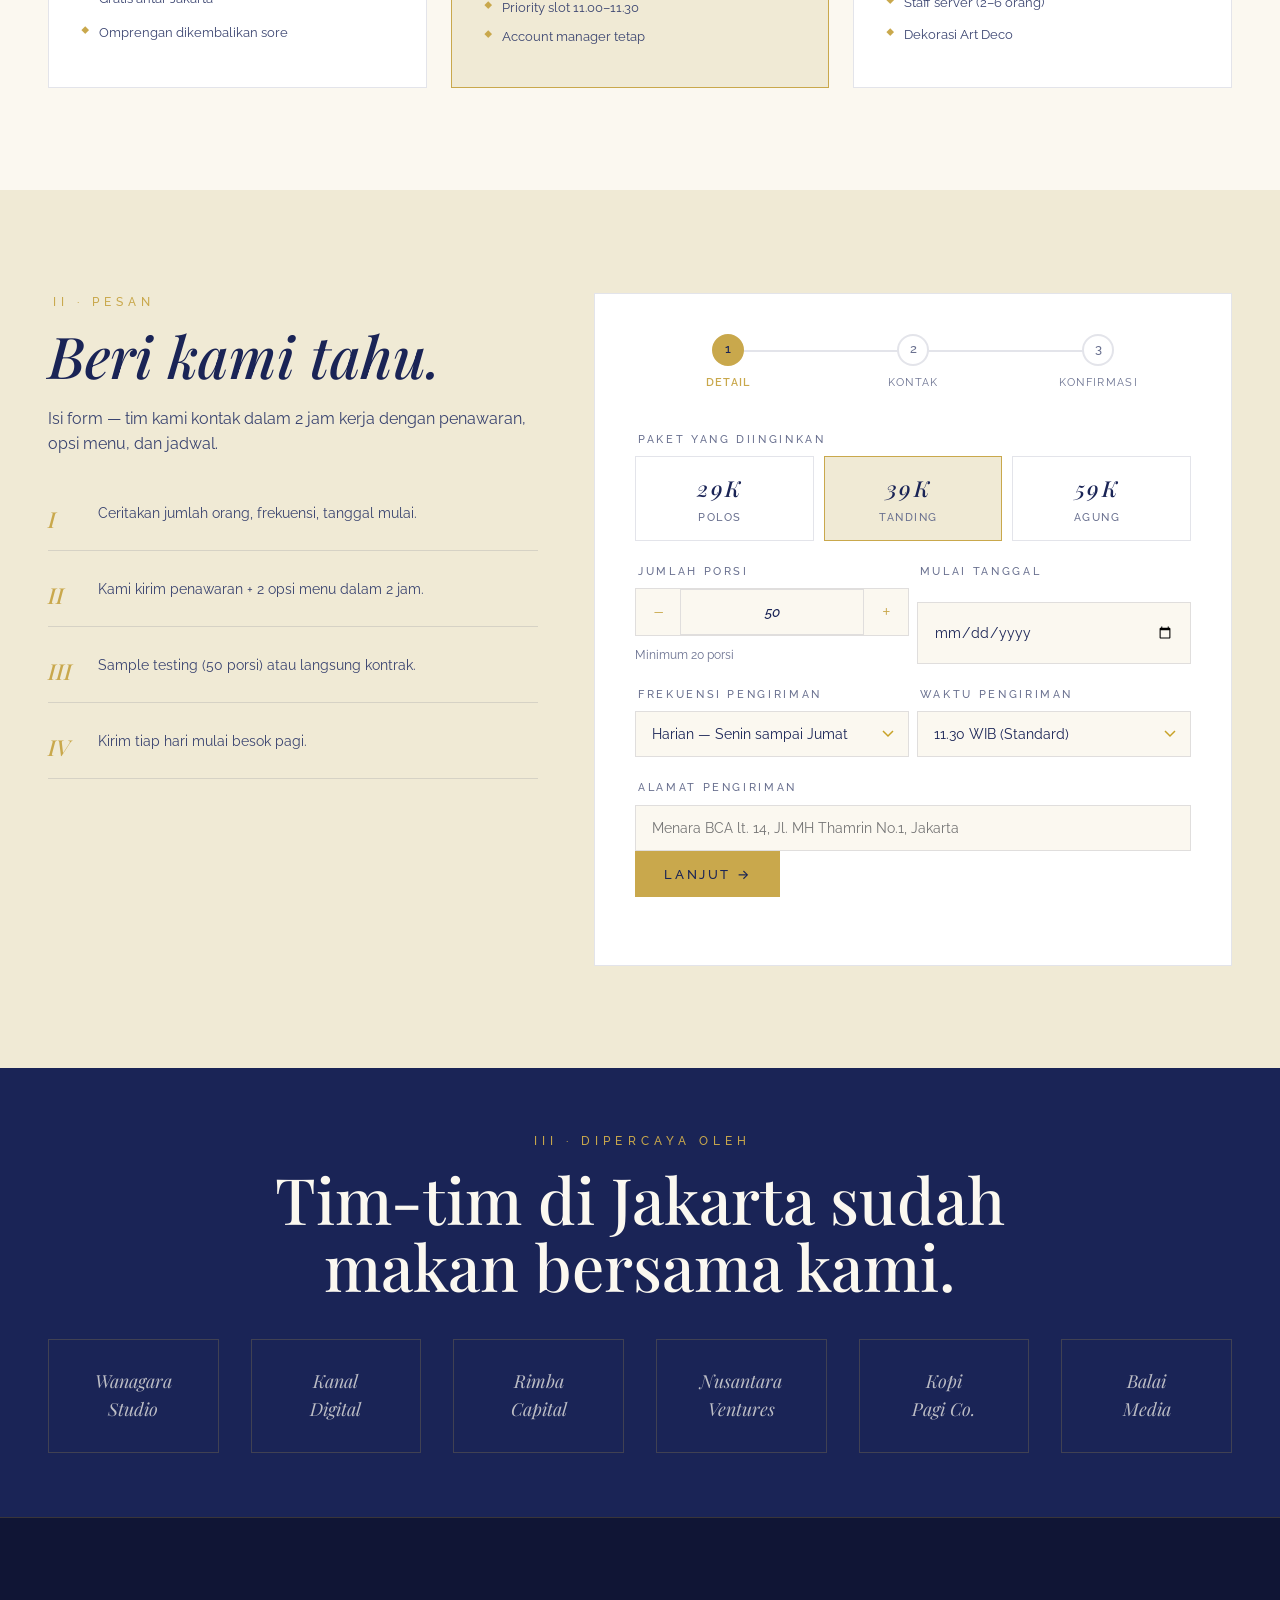
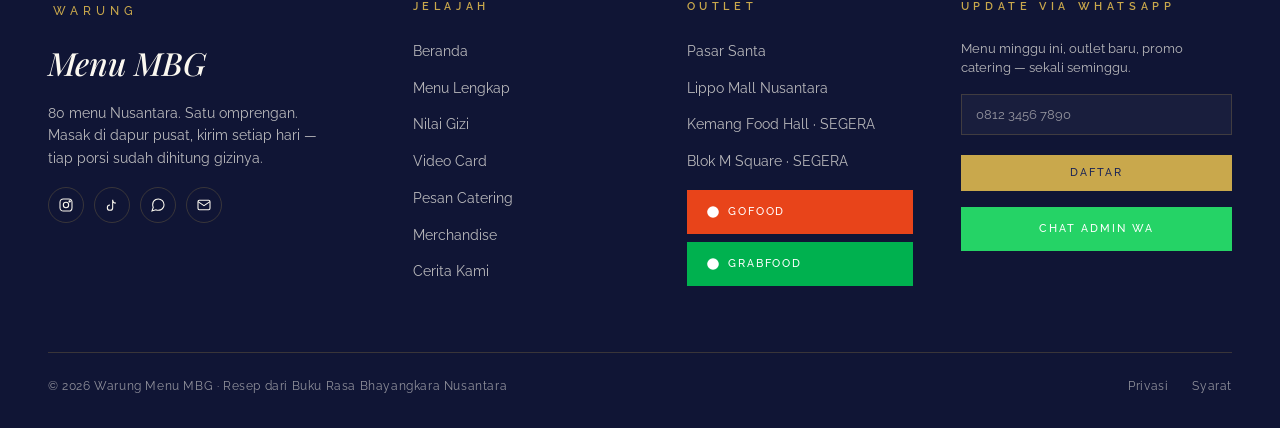
==== commit da2f2c0e: "gas" ====
--- a/catering.html
+++ b/catering.html
@@ -204,9 +204,14 @@
       </div>
     </div>
 
-    <form class="cform" id="cform">
+    <form class="cform" id="cform" novalidate aria-describedby="formErrorSummary">
+      <!-- Error summary (live region) -->
+      <div class="form-error-summary" id="formErrorSummary" role="alert" aria-live="assertive">
+        <strong data-id="Ada yang perlu dilengkapi:" data-en="Some fields need attention:">Ada yang perlu dilengkapi:</strong>
+        <ul id="formErrorList"></ul>
+      </div>
       <!-- Step progress bar -->
-      <div class="step-bar" id="stepBar" role="progressbar" aria-valuemin="1" aria-valuemax="3" aria-valuenow="1">
+      <div class="step-bar" id="stepBar" role="progressbar" aria-valuemin="1" aria-valuemax="3" aria-valuenow="1" aria-label="Progress formulir pesanan">
         <div class="step-bar__item is-active" id="stepItem1">
           <div class="step-bar__dot">1</div>
           <div class="step-bar__label" data-id="Detail" data-en="Details">Detail</div>
@@ -236,9 +241,9 @@
           <div class="field">
             <label data-id="Jumlah porsi" data-en="Portions">Jumlah porsi</label>
             <div class="stepper">
-              <button type="button" class="stepper__btn" id="btnMinus" aria-label="Kurang">−</button>
-              <input id="portions" class="stepper__input" type="number" min="20" max="2000" value="50" inputmode="numeric" />
-              <button type="button" class="stepper__btn" id="btnPlus" aria-label="Tambah">+</button>
+              <button type="button" class="stepper__btn" id="btnMinus" aria-label="Kurangi 10 porsi" data-id-label="Kurangi 10 porsi" data-en-label="Decrease 10 portions">−</button>
+              <input id="portions" class="stepper__input" type="number" min="20" max="2000" value="50" inputmode="numeric" aria-label="Jumlah porsi" />
+              <button type="button" class="stepper__btn" id="btnPlus" aria-label="Tambah 10 porsi" data-id-label="Tambah 10 porsi" data-en-label="Increase 10 portions">+</button>
             </div>
             <div class="field__hint" data-id="Minimum 20 porsi" data-en="Minimum 20 portions">Minimum 20 porsi</div>
             <div class="field__err" id="err-portions" data-id="Minimal 20 porsi" data-en="Minimum 20 portions">Minimal 20 porsi</div>
@@ -276,7 +281,7 @@
           <div class="field__err" id="err-address" data-id="Masukkan alamat pengiriman" data-en="Please enter delivery address">Masukkan alamat pengiriman</div>
         </div>
       </div><!-- end cform__grid step1 -->
-      <div class="step-nav" style="display:flex;justify-content:flex-end;margin-top:20px">
+      <div class="step-nav step-nav--end">
         <button type="button" class="btn btn--gold" id="toStep2" data-id="Lanjut →" data-en="Next →">Lanjut →</button>
       </div>
       </div><!-- end step1 -->
@@ -309,7 +314,7 @@
           <textarea placeholder="5 vegetarian, 2 alergi kacang, antar ke resepsionis lantai 14"></textarea>
         </div>
       </div><!-- end cform__grid step2 -->
-      <div style="display:flex;justify-content:space-between;margin-top:20px">
+      <div class="step-nav step-nav--between">
         <button type="button" class="btn btn--ghost" id="toStep1Back" data-id="← Kembali" data-en="← Back">← Kembali</button>
         <button type="button" class="btn btn--gold" id="toStep3" data-id="Lanjut →" data-en="Next →">Lanjut →</button>
       </div>
--- a/assets/shared.css
+++ b/assets/shared.css
@@ -499,39 +499,53 @@
 /* Menu card placeholder (navy+gold ornamental) */
 .menu-photo {
   aspect-ratio: 4/3;
-  background:
-    radial-gradient(ellipse 80% 60% at 50% 40%, var(--navy-mid) 0%, var(--navy) 60%, var(--navy-deep) 100%);
+  background: var(--navy-deep);
   position: relative;
   overflow: hidden;
 }
-.menu-photo__ornament {
+/* Real food photo */
+.menu-photo__img {
   position: absolute;
   inset: 0;
-  background-image:
-    radial-gradient(circle at 50% 50%, rgba(200, 162, 39, 0.12) 0%, transparent 55%);
+  width: 100%; height: 100%;
+  object-fit: cover;
+  transition: transform 0.45s cubic-bezier(0.2, 0.8, 0.2, 1);
+  display: block;
+}
+.card2:hover .menu-photo__img { transform: scale(1.06); }
+/* Subtle gradient overlay for badges readability */
+.menu-photo__overlay {
+  position: absolute;
+  inset: 0;
+  background: linear-gradient(
+    to bottom,
+    transparent 40%,
+    rgba(10, 15, 45, 0.55) 100%
+  );
+  pointer-events: none;
+}
+/* Loading skeleton while image loads */
+.menu-photo__img.lazy:not([src]) {
+  background: linear-gradient(90deg, var(--navy-mid) 25%, var(--navy) 50%, var(--navy-mid) 75%);
+  background-size: 200% 100%;
+  animation: shimmer 1.4s infinite;
 }
 .menu-photo__num {
   position: absolute;
-  top: 16px; left: 18px;
+  top: 12px; left: 14px;
   font-family: var(--font-serif);
   font-style: italic;
-  font-size: 36px;
+  font-size: 28px;
   color: var(--gold-light);
-  font-weight: 500;
+  font-weight: 600;
   line-height: 1;
-  text-shadow: 0 2px 8px rgba(0,0,0,0.3);
-}
-.menu-photo__name {
-  position: absolute;
-  bottom: 20px; left: 20px; right: 20px;
-  color: var(--cream);
-  font-family: var(--font-serif);
-  font-style: italic;
-  font-size: 20px;
-  font-weight: 500;
-  line-height: 1.15;
-  text-shadow: 0 2px 8px rgba(0,0,0,0.4);
-}
+  text-shadow: 0 1px 6px rgba(0,0,0,0.7);
+  background: rgba(10,15,45,0.5);
+  padding: 2px 8px;
+  border-radius: 4px;
+  backdrop-filter: blur(4px);
+}
+.menu-photo__name { display: none; }
 
 /* Scroll reveal — only animates if JS adds .js-reveal to html */
 .reveal { opacity: 1; transform: none; transition: opacity 0.8s ease, transform 0.8s ease; }
@@ -1336,3 +1350,291 @@
   .fav-btn { width: 40px; height: 40px; }
   .stepper__btn { width: 48px; height: 48px; min-width: 48px; min-height: 48px; }
 }
+
+/* ═══════════════════════════════════════════════════════════════════════
+   POLISH LAYER v2 — 2026-04-24 · accessibility, reduced motion, micro-states
+   ═══════════════════════════════════════════════════════════════════════ */
+
+/* ── Screen-reader-only & skip-link ── */
+.sr-only {
+  position: absolute !important;
+  width: 1px; height: 1px;
+  padding: 0; margin: -1px; overflow: hidden;
+  clip: rect(0, 0, 0, 0); white-space: nowrap; border: 0;
+}
+.skip-link {
+  position: absolute; left: -9999px; top: 0; z-index: 9999;
+  background: var(--gold); color: var(--navy);
+  padding: 12px 20px; font-size: 12px; font-weight: 600;
+  letter-spacing: 0.18em; text-transform: uppercase;
+  border: 0;
+}
+.skip-link:focus-visible { left: 12px; top: 12px; outline: 2px solid var(--navy); }
+
+/* ── Reduced motion — blanket override ── */
+@media (prefers-reduced-motion: reduce) {
+  *, *::before, *::after {
+    animation-duration: 0.001ms !important;
+    animation-iteration-count: 1 !important;
+    transition-duration: 0.001ms !important;
+    scroll-behavior: auto !important;
+  }
+  html.js-reveal .reveal { opacity: 1 !important; transform: none !important; }
+  .hero__tray { transform: translateY(-50%) !important; }
+  .mbg-wa-fab__pulse, .back-to-top { animation: none !important; }
+}
+html.reduce-motion .marquee,
+html.reduce-motion [data-marquee],
+html.reduce-motion .hero__tray,
+html.reduce-motion .mbg-wa-fab__pulse { animation: none !important; }
+
+/* ── Marquee pause-on-hover/focus ── */
+.marquee, [data-marquee] { animation-play-state: running; }
+.marquee:hover, .marquee:focus-within,
+[data-marquee]:hover, [data-marquee]:focus-within { animation-play-state: paused; }
+
+/* ── Enhanced focus ring (layered on :focus-visible) ── */
+.btn:focus-visible,
+.chip:focus-visible,
+.nutri-badge:focus-visible,
+.stepper__btn:focus-visible,
+.theme-toggle:focus-visible,
+.lang-toggle button:focus-visible,
+.nav__burger:focus-visible,
+.nav__links a:focus-visible,
+.nav__drawer li a:focus-visible,
+.back-to-top:focus-visible,
+details summary:focus-visible {
+  box-shadow: 0 0 0 4px rgba(201, 168, 76, 0.24);
+}
+
+/* ── SVG icon system ── */
+.icon {
+  width: 1em; height: 1em;
+  display: inline-block;
+  vertical-align: -0.125em;
+  fill: none;
+  stroke: currentColor;
+  stroke-width: 1.6;
+  stroke-linecap: round;
+  stroke-linejoin: round;
+  flex-shrink: 0;
+}
+.icon--sm { font-size: 14px; }
+.icon--lg { font-size: 20px; }
+.icon--xl { font-size: 28px; }
+
+/* ── Gold-divider spacing helpers ── */
+.gold-divider--mt-16 { margin-top: 16px; }
+.gold-divider--mt-24 { margin-top: 24px; }
+.gold-divider--mt-32 { margin-top: 32px; }
+.gold-divider--mt-48 { margin-top: 48px; }
+.gold-divider--mb-16 { margin-bottom: 16px; }
+.gold-divider--mb-24 { margin-bottom: 24px; }
+.gold-divider--mb-32 { margin-bottom: 32px; }
+.gold-divider--mb-48 { margin-bottom: 48px; }
+
+/* ── FAQ details component ── */
+details.faq-item { border-bottom: 1px solid var(--rule); }
+details.faq-item > summary {
+  list-style: none;
+  cursor: pointer;
+  padding: 20px 0;
+  display: flex;
+  align-items: center;
+  justify-content: space-between;
+  gap: 16px;
+  font-family: var(--font-serif);
+  font-weight: 500;
+  font-size: clamp(17px, 1.6vw, 20px);
+  color: var(--ink);
+  min-height: 44px;
+}
+details.faq-item > summary::-webkit-details-marker { display: none; }
+details.faq-item > summary::after {
+  content: '';
+  width: 10px; height: 10px;
+  border-right: 1.6px solid var(--gold);
+  border-bottom: 1.6px solid var(--gold);
+  transform: rotate(45deg);
+  transition: transform 0.28s ease;
+  flex-shrink: 0;
+  margin-right: 6px;
+}
+details.faq-item[open] > summary::after { transform: rotate(-135deg); }
+details.faq-item > .faq-body {
+  padding: 0 0 24px;
+  color: var(--ink-soft);
+  font-size: 15px;
+  line-height: 1.7;
+  max-width: 68ch;
+  animation: faqBodyIn 0.32s ease both;
+}
+@keyframes faqBodyIn {
+  from { opacity: 0; transform: translateY(-4px); }
+  to { opacity: 1; transform: translateY(0); }
+}
+
+/* ── Empty state pattern ── */
+.empty-state {
+  padding: 56px 24px;
+  text-align: center;
+  color: var(--ink-mute);
+  max-width: 520px;
+  margin: 0 auto;
+}
+.empty-state__icon {
+  width: 56px; height: 56px;
+  margin: 0 auto 18px;
+  color: var(--gold);
+  opacity: 0.5;
+}
+.empty-state__title {
+  font-family: var(--font-serif);
+  font-style: italic;
+  font-size: 24px;
+  color: var(--ink-soft);
+  margin: 0 0 8px;
+  font-weight: 500;
+}
+.empty-state__body { font-size: 14px; max-width: 38ch; margin: 0 auto 18px; line-height: 1.6; }
+
+/* ── Form inline error / error summary ── */
+.field-error {
+  display: none;
+  margin-top: 6px;
+  font-size: 12px;
+  color: var(--red);
+  letter-spacing: 0.04em;
+  line-height: 1.4;
+}
+.is-invalid .field-error,
+[aria-invalid="true"] ~ .field-error { display: block; }
+.is-invalid input,
+.is-invalid textarea,
+.is-invalid select,
+input[aria-invalid="true"],
+textarea[aria-invalid="true"],
+select[aria-invalid="true"] {
+  border-color: var(--red) !important;
+  box-shadow: 0 0 0 3px rgba(232, 68, 26, 0.14);
+}
+.form-error-summary {
+  padding: 14px 18px;
+  background: rgba(232, 68, 26, 0.08);
+  border-left: 3px solid var(--red);
+  color: var(--red);
+  font-size: 14px;
+  margin: 16px 0;
+  display: none;
+}
+.form-error-summary.is-visible { display: block; }
+.form-error-summary strong { display: block; margin-bottom: 6px; font-weight: 600; letter-spacing: 0.04em; }
+.form-error-summary ul { margin: 0; padding-left: 20px; }
+.form-error-summary a { color: var(--red); text-decoration: underline; }
+
+/* ── Province tag upgrade (AA contrast) ── */
+.province-tag {
+  display: inline-flex;
+  align-items: center;
+  gap: 6px;
+  padding: 4px 10px;
+  background: rgba(10, 15, 36, 0.92);
+  color: var(--gold-light);
+  font-size: 10px;
+  letter-spacing: 0.24em;
+  text-transform: uppercase;
+  font-weight: 600;
+  border: 1px solid var(--gold-hair);
+  backdrop-filter: blur(3px);
+}
+
+/* ── Fav-btn SVG heart fill-on-active ── */
+.fav-btn svg { stroke: currentColor; stroke-width: 1.8; fill: none; }
+.fav-btn.is-fav svg { fill: currentColor; }
+
+/* ── Disabled state utility ── */
+.is-disabled,
+[aria-disabled="true"] {
+  opacity: 0.55;
+  cursor: not-allowed !important;
+  pointer-events: none;
+}
+
+/* ── Numeric display helpers ── */
+.mono-num--lg { font-size: clamp(34px, 4vw, 56px); line-height: 1; }
+.mono-num--xl { font-size: clamp(48px, 6vw, 88px); line-height: 1; }
+
+/* ── Smooth scrolling globally ── */
+html { scroll-behavior: smooth; }
+@media (prefers-reduced-motion: reduce) { html { scroll-behavior: auto; } }
+
+/* ── Card hover polish ── */
+.card-hover { transition: transform 0.25s ease, box-shadow 0.25s ease, border-color 0.25s; }
+.card-hover:hover { transform: translateY(-3px); box-shadow: 0 12px 32px rgba(0,0,0,0.12); }
+[data-theme="dark"] .card-hover:hover { box-shadow: 0 12px 32px rgba(0,0,0,0.35); }
+
+/* ── Table sort affordance ── */
+th.sortable {
+  cursor: pointer;
+  user-select: none;
+  position: relative;
+  padding-right: 26px !important;
+}
+th.sortable::after {
+  content: '⇅';
+  position: absolute;
+  right: 8px; top: 50%;
+  transform: translateY(-50%);
+  opacity: 0.4;
+  font-size: 11px;
+}
+th.sortable.is-asc::after { content: '↑'; opacity: 1; color: var(--gold); }
+th.sortable.is-desc::after { content: '↓'; opacity: 1; color: var(--gold); }
+th.sortable:focus-visible { outline: 2px solid var(--gold); outline-offset: -2px; }
+
+/* ── Modal fade-in polish ── */
+.modal-backdrop.is-open { animation: modalFadeIn 0.26s ease both; }
+@keyframes modalFadeIn { from { opacity: 0; } to { opacity: 1; } }
+
+/* ── Breadcrumb semantic spacing ── */
+.breadcrumb { padding-top: 94px; }
+.breadcrumb__sep { user-select: none; }
+
+/* ── Outlet status dot — stronger contrast ── */
+.oc__dot { box-shadow: 0 0 0 3px rgba(201, 168, 76, 0.22); }
+[data-theme="dark"] .oc__dot { box-shadow: 0 0 0 3px rgba(201, 168, 76, 0.3); }
+
+/* ── Mega-preview hover/focus parity (replaces inline onmouseover) ── */
+.mega-preview__item {
+  display: flex;
+  align-items: center;
+  gap: 10px;
+  padding: 10px 12px;
+  border-bottom: 1px solid var(--gold-hair);
+  color: var(--cream-soft);
+  font-size: 13px;
+  transition: color 0.18s, transform 0.18s, background 0.18s;
+  border-radius: 2px;
+}
+.mega-preview__item:last-child { border-bottom: 0; }
+.mega-preview__item:hover,
+.mega-preview__item:focus-visible {
+  color: var(--gold-light);
+  background: rgba(201,168,76,0.08);
+  outline: none;
+}
+.mega-preview__num {
+  font-family: var(--font-serif);
+  font-style: italic;
+  color: var(--gold);
+  font-size: 15px;
+  min-width: 22px;
+}
+.mega-preview__loading {
+  color: var(--cream-mute);
+  font-size: 13px;
+  line-height: 1.6;
+  font-style: italic;
+  padding: 4px 0;
+}
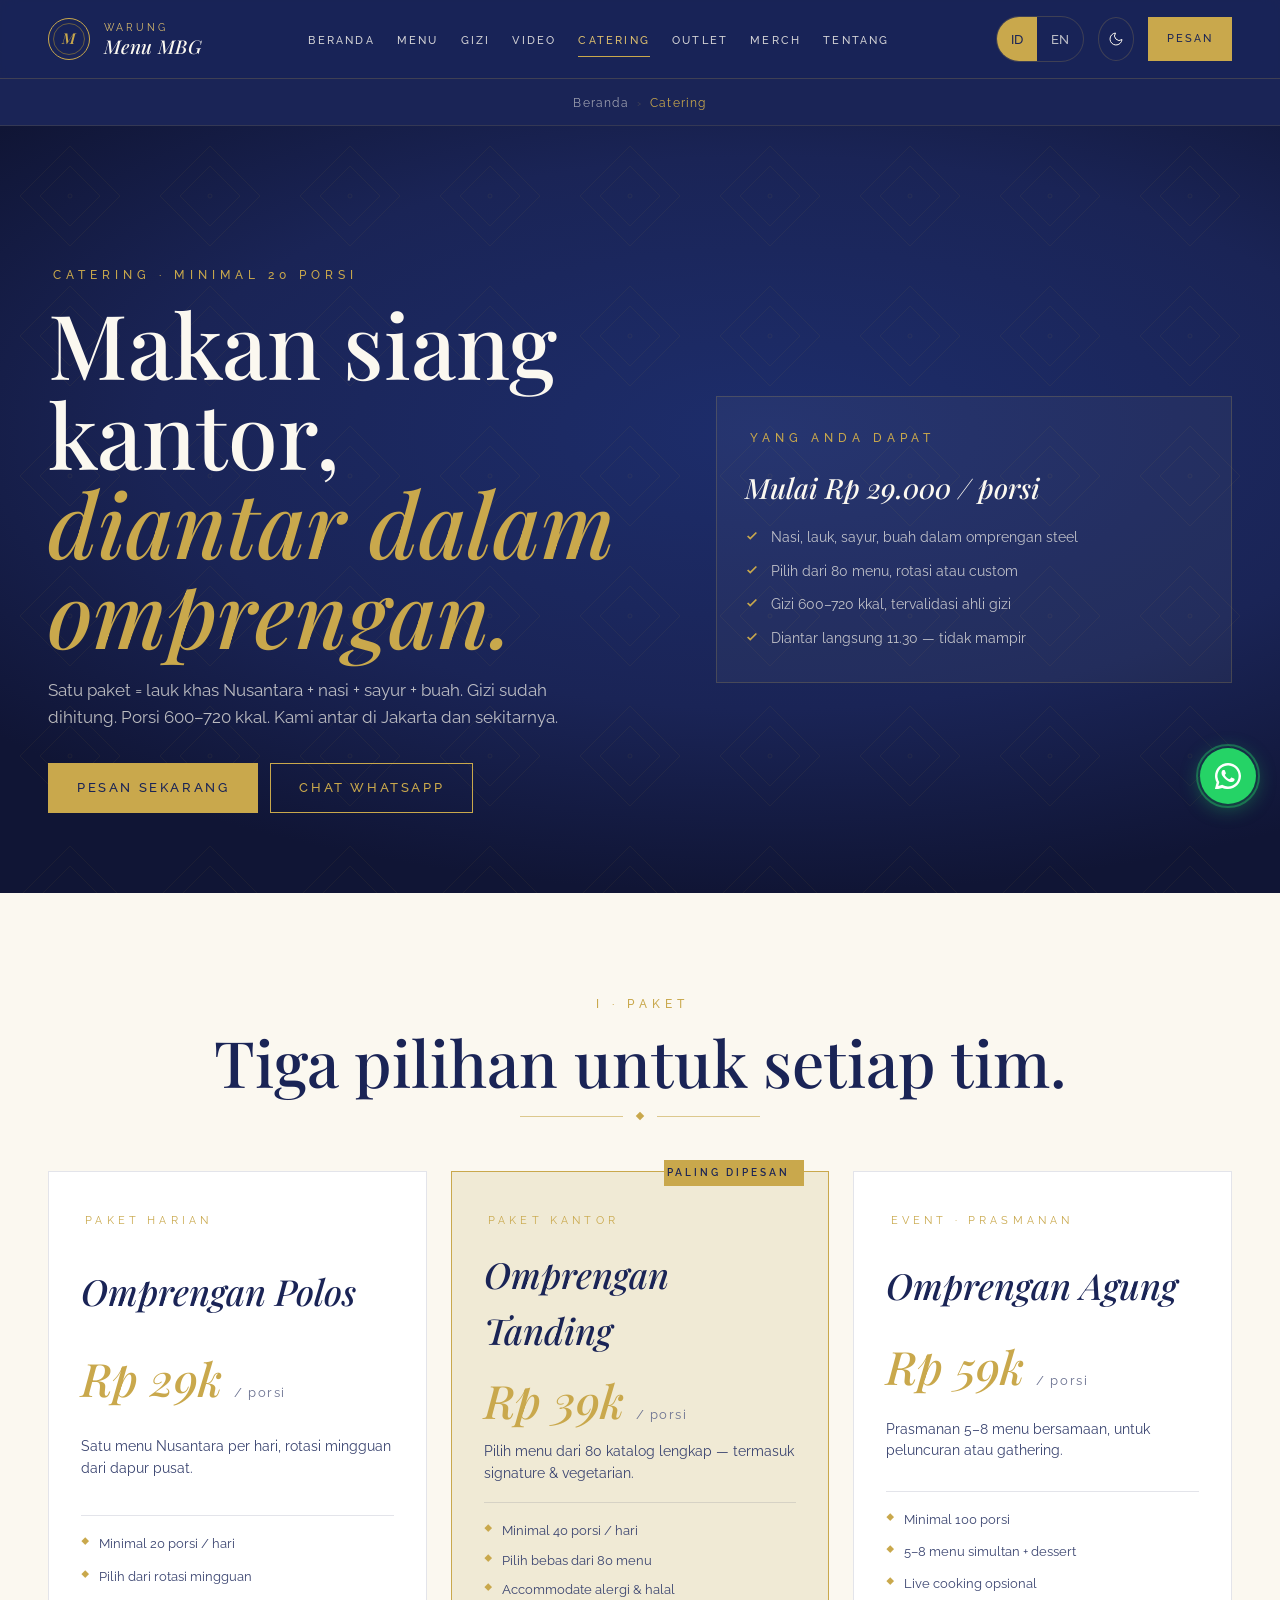
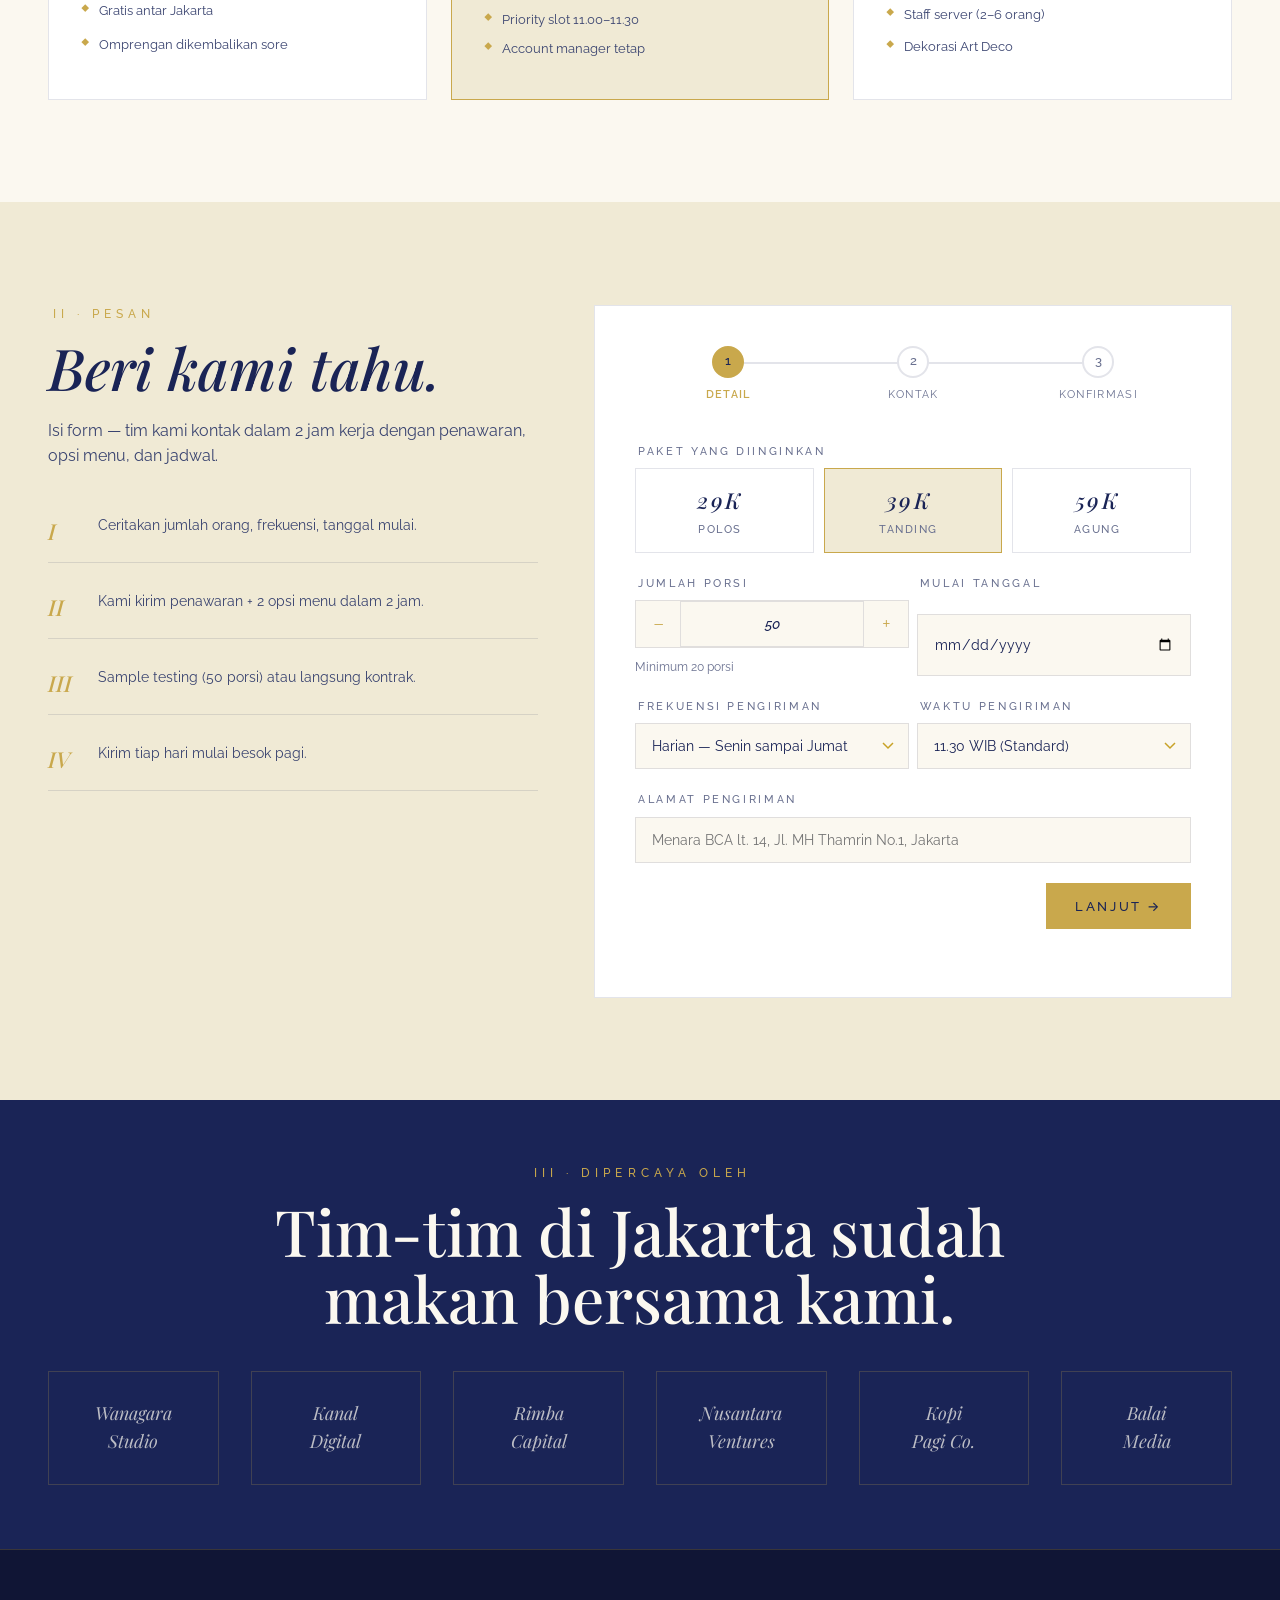
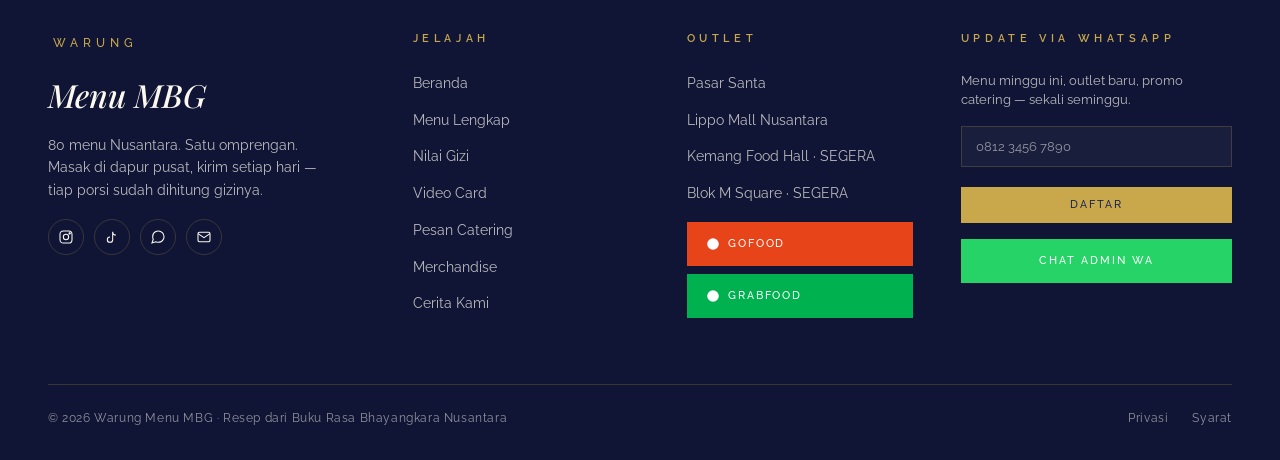
==== commit 8421cc69: "lanjut" ====
--- a/catering.html
+++ b/catering.html
@@ -98,37 +98,68 @@
 
 /* ── Field error ─────────────────────────────────── */
 .field__err { font-size: 11px; color: #E8441A; margin-top: 4px; display: none; }
-.field.has-err input, .field.has-err select, .field.has-err textarea { border-color: #E8441A; }
+.field.has-err input, .field.has-err select, .field.has-err textarea { border-color: #E8441A; box-shadow: 0 0 0 3px rgba(232,68,26,0.14); }
 .field.has-err .field__err { display: block; }
+
+/* Step nav buttons */
+.step-nav { display: flex; margin-top: 20px; gap: 12px; }
+.step-nav--end { justify-content: flex-end; }
+.step-nav--between { justify-content: space-between; }
+.step-nav--tight { margin-top: 8px; }
+.btn--submit { padding: 16px 32px !important; }
+.field__hint--center { text-align: center; margin-top: 12px; }
+
+/* Hero CTA row */
+.c-hero__cta { display: flex; gap: 12px; margin-top: 32px; flex-wrap: wrap; }
+
+/* Success CTA row */
+.csuccess__cta { display: flex; gap: 10px; flex-wrap: wrap; justify-content: center; margin-top: 16px; }
+
+/* Section center + partner heads */
+.section-center { text-align: center; }
+.partners__head .eyebrow { color: var(--gold); }
+.partners__head .h-xl { color: var(--cream); }
+.partners__h2 { margin: 14px 0; }
+
+/* Breadcrumb dark */
+.breadcrumb--dark { background: var(--navy); border-bottom: 1px solid rgba(201,168,76,0.15); padding-top: 94px; padding-bottom: 12px; }
+.breadcrumb--dark .breadcrumb__row { display: flex; align-items: center; gap: 8px; font-size: 12px; letter-spacing: 0.1em; }
+.breadcrumb--dark a { color: rgba(251,248,240,0.58); transition: color 0.15s; }
+.breadcrumb--dark a:hover { color: var(--gold-light); }
+.breadcrumb--dark .breadcrumb__sep { color: rgba(201,168,76,0.5); }
+.breadcrumb--dark .breadcrumb__current { color: var(--gold); }
+.c-hero__eyebrow { color: var(--gold); }
+.c-hero__lede { color: var(--cream-soft); max-width: 52ch; font-size: 17px; line-height: 1.6; }
 </style>
 </head>
 <body data-screen-label="Catering">
+<a href="#main" class="skip-link" data-id="Lompat ke konten utama" data-en="Skip to main content">Lompat ke konten utama</a>
 <div id="nav-slot"></div>
 
 <!-- Breadcrumb -->
-<div class="breadcrumb" style="background:var(--navy);border-bottom:1px solid rgba(201,168,76,.15)">
-  <div class="container">
-    <nav aria-label="Breadcrumb">
-      <a href="index.html" style="color:rgba(251,248,240,.55)" data-id="Beranda" data-en="Home">Beranda</a>
-      <span class="breadcrumb__sep" style="color:rgba(201,168,76,.5)">›</span>
-      <span class="breadcrumb__current" style="color:var(--gold)" data-id="Catering" data-en="Catering">Catering</span>
-    </nav>
+<nav class="breadcrumb breadcrumb--dark" aria-label="Breadcrumb">
+  <div class="container breadcrumb__row">
+    <a href="index.html" data-id="Beranda" data-en="Home">Beranda</a>
+    <span class="breadcrumb__sep" aria-hidden="true">›</span>
+    <span class="breadcrumb__current" aria-current="page" data-id="Catering" data-en="Catering">Catering</span>
   </div>
-</div>
+</nav>
+
+<main id="main" tabindex="-1">
 
 <header class="c-hero" data-screen-label="CateringHeader">
   <div class="container c-hero__inner">
     <div>
-      <div class="eyebrow" style="color:var(--gold)" data-id="Catering · Minimal 20 porsi" data-en="Catering · From 20 portions">Catering · Minimal 20 porsi</div>
+      <div class="eyebrow c-hero__eyebrow" data-id="Catering · Minimal 20 porsi" data-en="Catering · From 20 portions">Catering · Minimal 20 porsi</div>
       <h1><span data-id="Makan siang kantor," data-en="Office lunches,">Makan siang kantor,</span><br/><em data-id="diantar dalam omprengan." data-en="delivered in steel trays.">diantar dalam omprengan.</em></h1>
-      <p style="color:var(--cream-soft); max-width: 52ch; font-size: 17px; line-height: 1.6" data-id="Satu paket = lauk khas Nusantara + nasi + sayur + buah. Gizi sudah dihitung. Porsi 600–720 kkal. Kami antar di Jakarta dan sekitarnya." data-en="One package = Nusantara main + rice + vegetable + fruit. 600–720 kcal per portion. We deliver across Jakarta.">Satu paket = lauk khas Nusantara + nasi + sayur + buah. Gizi sudah dihitung. Porsi 600–720 kkal. Kami antar di Jakarta dan sekitarnya.</p>
-      <div style="display:flex;gap:12px;margin-top:32px;flex-wrap:wrap">
+      <p class="c-hero__lede" data-id="Satu paket = lauk khas Nusantara + nasi + sayur + buah. Gizi sudah dihitung. Porsi 600–720 kkal. Kami antar di Jakarta dan sekitarnya." data-en="One package = Nusantara main + rice + vegetable + fruit. 600–720 kcal per portion. We deliver across Jakarta.">Satu paket = lauk khas Nusantara + nasi + sayur + buah. Gizi sudah dihitung. Porsi 600–720 kkal. Kami antar di Jakarta dan sekitarnya.</p>
+      <div class="c-hero__cta">
         <a href="#order" class="btn btn--gold" data-id="Pesan Sekarang" data-en="Order Now">Pesan Sekarang</a>
-        <a href="#" class="btn btn--outline" data-id="Chat WhatsApp" data-en="Chat on WhatsApp">Chat WhatsApp</a>
+        <a href="#" id="cHeroWa" class="btn btn--outline" data-id="Chat WhatsApp" data-en="Chat on WhatsApp">Chat WhatsApp</a>
       </div>
     </div>
     <div class="c-hero__side">
-      <div class="eyebrow" style="color:var(--gold)" data-id="Yang Anda dapat" data-en="What you get">Yang Anda dapat</div>
+      <div class="eyebrow c-hero__eyebrow" data-id="Yang Anda dapat" data-en="What you get">Yang Anda dapat</div>
       <h3 data-id="Mulai Rp 29.000 / porsi" data-en="From IDR 29K per portion">Mulai Rp 29.000 / porsi</h3>
       <ul>
         <li><svg width="14" height="14" viewBox="0 0 16 16" fill="none" stroke="currentColor" stroke-width="2"><path d="M3 8l3 3 7-7"/></svg><span data-id="Nasi, lauk, sayur, buah dalam omprengan steel" data-en="Rice, main, veg, fruit in steel tray">Nasi, lauk, sayur, buah dalam omprengan steel</span></li>
@@ -142,9 +173,9 @@
 
 <section class="tiers">
   <div class="container">
-    <div style="text-align:center" class="reveal">
+    <div class="section-center reveal">
       <div class="eyebrow" data-id="I · Paket" data-en="I · Packages">I · Paket</div>
-      <h2 class="h-xl" style="margin:14px 0" data-id="Tiga pilihan untuk setiap tim." data-en="Three tiers for every team.">Tiga pilihan untuk setiap tim.</h2>
+      <h2 class="h-xl partners__h2" data-id="Tiga pilihan untuk setiap tim." data-en="Three tiers for every team.">Tiga pilihan untuk setiap tim.</h2>
       <div class="gold-divider gold-divider--center"><span class="dot"></span></div>
     </div>
     <div class="tiers__grid">
@@ -330,19 +361,18 @@
           <div class="total"><span data-id="Estimasi total / hari" data-en="Est. total / day">Estimasi total / hari</span><span id="sTotal">Rp 1.950.000</span></div>
         </div>
       </div><!-- end cform__grid step3 -->
-      <div style="display:flex;justify-content:space-between;margin-top:8px">
+      <div class="step-nav step-nav--between step-nav--tight">
         <button type="button" class="btn btn--ghost" id="toStep2Back" data-id="← Kembali" data-en="← Back">← Kembali</button>
-        <button type="submit" class="btn btn--gold" style="padding:16px 32px" data-id="Kirim Permintaan" data-en="Submit Request">Kirim Permintaan</button>
-      </div>
-        <div class="field__hint" style="text-align:center" data-id="Tim kami kontak dalam 2 jam kerja. Tidak ada biaya hingga disetujui." data-en="We reach out within 2 hours. No fees until approved.">Tim kami kontak dalam 2 jam kerja. Tidak ada biaya hingga disetujui.</div>
-      </div>
+        <button type="submit" class="btn btn--gold btn--submit" data-id="Kirim Permintaan" data-en="Submit Request">Kirim Permintaan</button>
+      </div>
+        <div class="field__hint field__hint--center" data-id="Tim kami kontak dalam 2 jam kerja. Tidak ada biaya hingga disetujui." data-en="We reach out within 2 hours. No fees until approved.">Tim kami kontak dalam 2 jam kerja. Tidak ada biaya hingga disetujui.</div>
       </div><!-- end step3 -->
-      <div class="csuccess" id="success">
+      <div class="csuccess" id="success" role="status" aria-live="polite">
         <div class="csuccess__icon"><svg width="40" height="40" viewBox="0 0 40 40" fill="none" stroke="currentColor" stroke-width="2"><path d="M10 20l7 7 13-14"/></svg></div>
         <h3 data-id="Terima kasih." data-en="Thank you.">Terima kasih.</h3>
         <p data-id="Permintaan Anda sudah kami terima. Tim catering menghubungi lewat WhatsApp dalam 2 jam kerja." data-en="We received your request. Our team will reach out via WhatsApp within 2 working hours.">Permintaan Anda sudah kami terima. Tim catering menghubungi lewat WhatsApp dalam 2 jam kerja.</p>
         <div class="csuccess__ref" id="refNo">REF · WMBG-0000</div>
-        <div style="display:flex;gap:10px;flex-wrap:wrap;justify-content:center;margin-top:16px">
+        <div class="csuccess__cta">
           <a href="index.html" class="btn btn--ghost btn--small" data-id="Kembali ke Beranda" data-en="Back to Home">Kembali ke Beranda</a>
           <a href="menu.html" class="btn btn--gold btn--small" data-id="Jelajah 80 Menu" data-en="Browse 80 Menus">Jelajah 80 Menu</a>
         </div>
@@ -354,9 +384,9 @@
 
 <section class="partners">
   <div class="container">
-    <div style="text-align:center">
-      <div class="eyebrow" style="color:var(--gold)" data-id="III · Dipercaya oleh" data-en="III · Trusted by">III · Dipercaya oleh</div>
-      <h2 class="h-xl" style="color:var(--cream);margin:14px 0" data-id="Tim-tim di Jakarta sudah makan bersama kami." data-en="Jakarta teams already eat with us.">Tim-tim di Jakarta sudah makan bersama kami.</h2>
+    <div class="section-center partners__head">
+      <div class="eyebrow" data-id="III · Dipercaya oleh" data-en="III · Trusted by">III · Dipercaya oleh</div>
+      <h2 class="h-xl partners__h2" data-id="Tim-tim di Jakarta sudah makan bersama kami." data-en="Jakarta teams already eat with us.">Tim-tim di Jakarta sudah makan bersama kami.</h2>
     </div>
     <div class="partners__grid">
       <div class="partner">Wanagara<br/>Studio</div>
@@ -369,6 +399,8 @@
   </div>
 </section>
 
+</main>
+
 <div id="footer-slot"></div>
 
 <script src="assets/shared.js"></script>
@@ -377,11 +409,12 @@
 if (window.renderNavMega) window.renderNavMega();
 if (window.MBG && window.MBG.initCountUp) window.MBG.initCountUp();
 
-// Dynamic WA link
-if (window.MBG_WA) {
-  document.querySelectorAll('a[href*="wa.me"]').forEach(a => {
-    if (!a.href.includes('text=')) a.href = window.waLink(window.MBG_WA.cateringMsg);
-  });
+// Dynamic WA link (pre-fill catering message)
+if (window.MBG_WA && window.waLink) {
+  const cateringLink = window.waLink(window.MBG_WA.cateringMsg || 'Halo, saya ingin tanya catering Warung Menu MBG.');
+  document.querySelectorAll('a[href*="wa.me"]').forEach(a => a.href = cateringLink);
+  const hero = document.getElementById('cHeroWa');
+  if (hero) hero.href = cateringLink;
 }
 
 // Set minimum date to tomorrow
@@ -429,43 +462,82 @@
 document.getElementById('portions').addEventListener('input', updateSummary);
 updateSummary();
 // Client-side validation
-function validateField(inputId, errId, checkFn) {
-  const input = document.getElementById(inputId);
-  const err = document.getElementById(errId);
-  if (!input || !err) return true;
-  const field = input.closest('.field');
-  const ok = checkFn(input.value.trim());
-  if (field) field.classList.toggle('has-err', !ok);
+const FIELDS = [
+  { id: 'portions',     errId: 'err-portions', check: v => (parseInt(v,10) || 0) >= 20,
+    labelId: 'Jumlah porsi minimal 20', labelEn: 'At least 20 portions required' },
+  { id: 'startDate',    errId: 'err-date',     check: v => v.length > 0,
+    labelId: 'Tanggal mulai', labelEn: 'Start date' },
+  { id: 'address',      errId: 'err-address',  check: v => v.length >= 8,
+    labelId: 'Alamat pengiriman', labelEn: 'Delivery address' },
+  { id: 'contactName',  errId: 'err-name',     check: v => v.length >= 2,
+    labelId: 'Nama Anda', labelEn: 'Your name' },
+  { id: 'contactWa',    errId: 'err-wa',       check: v => /^[\d\s+\-]{8,}$/.test(v),
+    labelId: 'Nomor WhatsApp', labelEn: 'WhatsApp number' },
+  { id: 'contactEmail', errId: 'err-email',    check: v => v === '' || /^[^\s@]+@[^\s@]+\.[^\s@]+$/.test(v),
+    labelId: 'Format email', labelEn: 'Email format', optional: true },
+];
+
+function validateField(field) {
+  const input = document.getElementById(field.id);
+  if (!input) return true;
+  const fieldEl = input.closest('.field');
+  const ok = field.check((input.value || '').trim());
+  if (fieldEl) fieldEl.classList.toggle('has-err', !ok);
+  input.setAttribute('aria-invalid', String(!ok));
   return ok;
 }
-function validateAll() {
-  const portVal = parseInt(document.getElementById('portions')?.value) || 0;
-  const emailVal = document.getElementById('contactEmail')?.value?.trim() || '';
-  const waVal = document.getElementById('contactWa')?.value?.trim() || '';
-
-  const r1 = validateField('portions', 'err-portions', () => portVal >= 20);
-  const r2 = validateField('startDate', 'err-date', v => v.length > 0);
-  const r3 = validateField('address', 'err-address', v => v.length >= 8);
-  const r4 = validateField('contactName', 'err-name', v => v.length >= 2);
-  const r5 = validateField('contactWa', 'err-wa', v => /^[\d\s+\-]{8,}$/.test(v));
-  const r6 = validateField('contactEmail', 'err-email', v => v === '' || /^[^\s@]+@[^\s@]+\.[^\s@]+$/.test(v));
-  return r1 && r2 && r3 && r4 && r5 && r6;
+
+function renderErrorSummary(invalidFields) {
+  const summary = document.getElementById('formErrorSummary');
+  const list = document.getElementById('formErrorList');
+  if (!summary || !list) return;
+  if (!invalidFields.length) { summary.classList.remove('is-visible'); list.innerHTML = ''; return; }
+  const lang = (document.documentElement.lang === 'en' ? 'en' : 'id');
+  list.innerHTML = invalidFields.map(f => {
+    const label = lang === 'en' ? f.labelEn : f.labelId;
+    return `<li><a href="#${f.id}">${label}</a></li>`;
+  }).join('');
+  summary.classList.add('is-visible');
+  summary.scrollIntoView({ behavior: 'smooth', block: 'center' });
+  // Wire up jump-to-field
+  list.querySelectorAll('a').forEach(a => {
+    a.addEventListener('click', (ev) => {
+      ev.preventDefault();
+      const id = a.getAttribute('href').slice(1);
+      const el = document.getElementById(id);
+      if (el) { el.focus(); el.scrollIntoView({ behavior: 'smooth', block: 'center' }); }
+    });
+  });
+}
+
+function validateStep(ids) {
+  const subset = FIELDS.filter(f => ids.includes(f.id));
+  const invalid = subset.filter(f => !validateField(f));
+  return invalid;
 }
 
 // Remove error on input
-['portions','startDate','address','contactName','contactWa','contactEmail'].forEach(id => {
-  const el = document.getElementById(id);
-  if (el) el.addEventListener('input', () => el.closest('.field')?.classList.remove('has-err'));
+FIELDS.forEach(f => {
+  const el = document.getElementById(f.id);
+  if (el) el.addEventListener('input', () => {
+    el.closest('.field')?.classList.remove('has-err');
+    el.setAttribute('aria-invalid', 'false');
+  });
 });
 
 document.getElementById('cform').addEventListener('submit', (e) => {
   e.preventDefault();
-  if (!validateAll()) {
+  const invalid = FIELDS.filter(f => !validateField(f));
+  if (invalid.length) {
+    renderErrorSummary(invalid);
     const firstErr = document.querySelector('.field.has-err input, .field.has-err select');
-    if (firstErr) firstErr.scrollIntoView({ behavior: 'smooth', block: 'center' });
+    if (firstErr) firstErr.focus();
     return;
   }
-  document.getElementById('formFields').style.display = 'none';
+  renderErrorSummary([]);
+  // Hide all step panels + step bar, show success
+  document.querySelectorAll('.step-panel').forEach(p => p.style.display = 'none');
+  document.getElementById('stepBar').style.display = 'none';
   const ref = 'WMBG-' + String(Math.floor(Math.random() * 10000)).padStart(4, '0');
   document.getElementById('refNo').textContent = 'REF · ' + ref;
   document.getElementById('success').classList.add('is-on');
@@ -513,22 +585,14 @@
 const toStep2BackBtn = document.getElementById('toStep2Back');
 
 if (toStep2Btn) toStep2Btn.addEventListener('click', () => {
-  // Validate step 1 fields
-  const p1 = validateField('portions', 'err-portions', v => portVal >= 20);
-  const p2 = validateField('startDate', 'err-date', v => v.length > 0);
-  const p3 = validateField('address', 'err-address', v => v.trim().length >= 8);
-  if (p1 && p2 && p3) goToStep(1);
-  else { document.querySelector('.field.has-err input, .field.has-err select')?.focus(); }
+  const invalid = validateStep(['portions','startDate','address']);
+  if (!invalid.length) { renderErrorSummary([]); goToStep(1); }
+  else { renderErrorSummary(invalid); }
 });
 if (toStep3Btn) toStep3Btn.addEventListener('click', () => {
-  const p4 = validateField('contactName', 'err-name', v => v.length >= 2);
-  const p5 = validateField('contactWa', 'err-wa', v => /^[\d\s+\-]{8,}$/.test(v));
-  const p6 = validateField('contactEmail', 'err-email', v => v === '' || /^[^\s@]+@[^\s@]+\.[^\s@]+$/.test(v));
-  if (p4 && p5 && p6) {
-    // Populate confirmation summary extras
-    updateSummary();
-    goToStep(2);
-  }
+  const invalid = validateStep(['contactName','contactWa','contactEmail']);
+  if (!invalid.length) { renderErrorSummary([]); updateSummary(); goToStep(2); }
+  else { renderErrorSummary(invalid); }
 });
 if (toStep1BackBtn) toStep1BackBtn.addEventListener('click', () => goToStep(0));
 if (toStep2BackBtn) toStep2BackBtn.addEventListener('click', () => goToStep(1));
